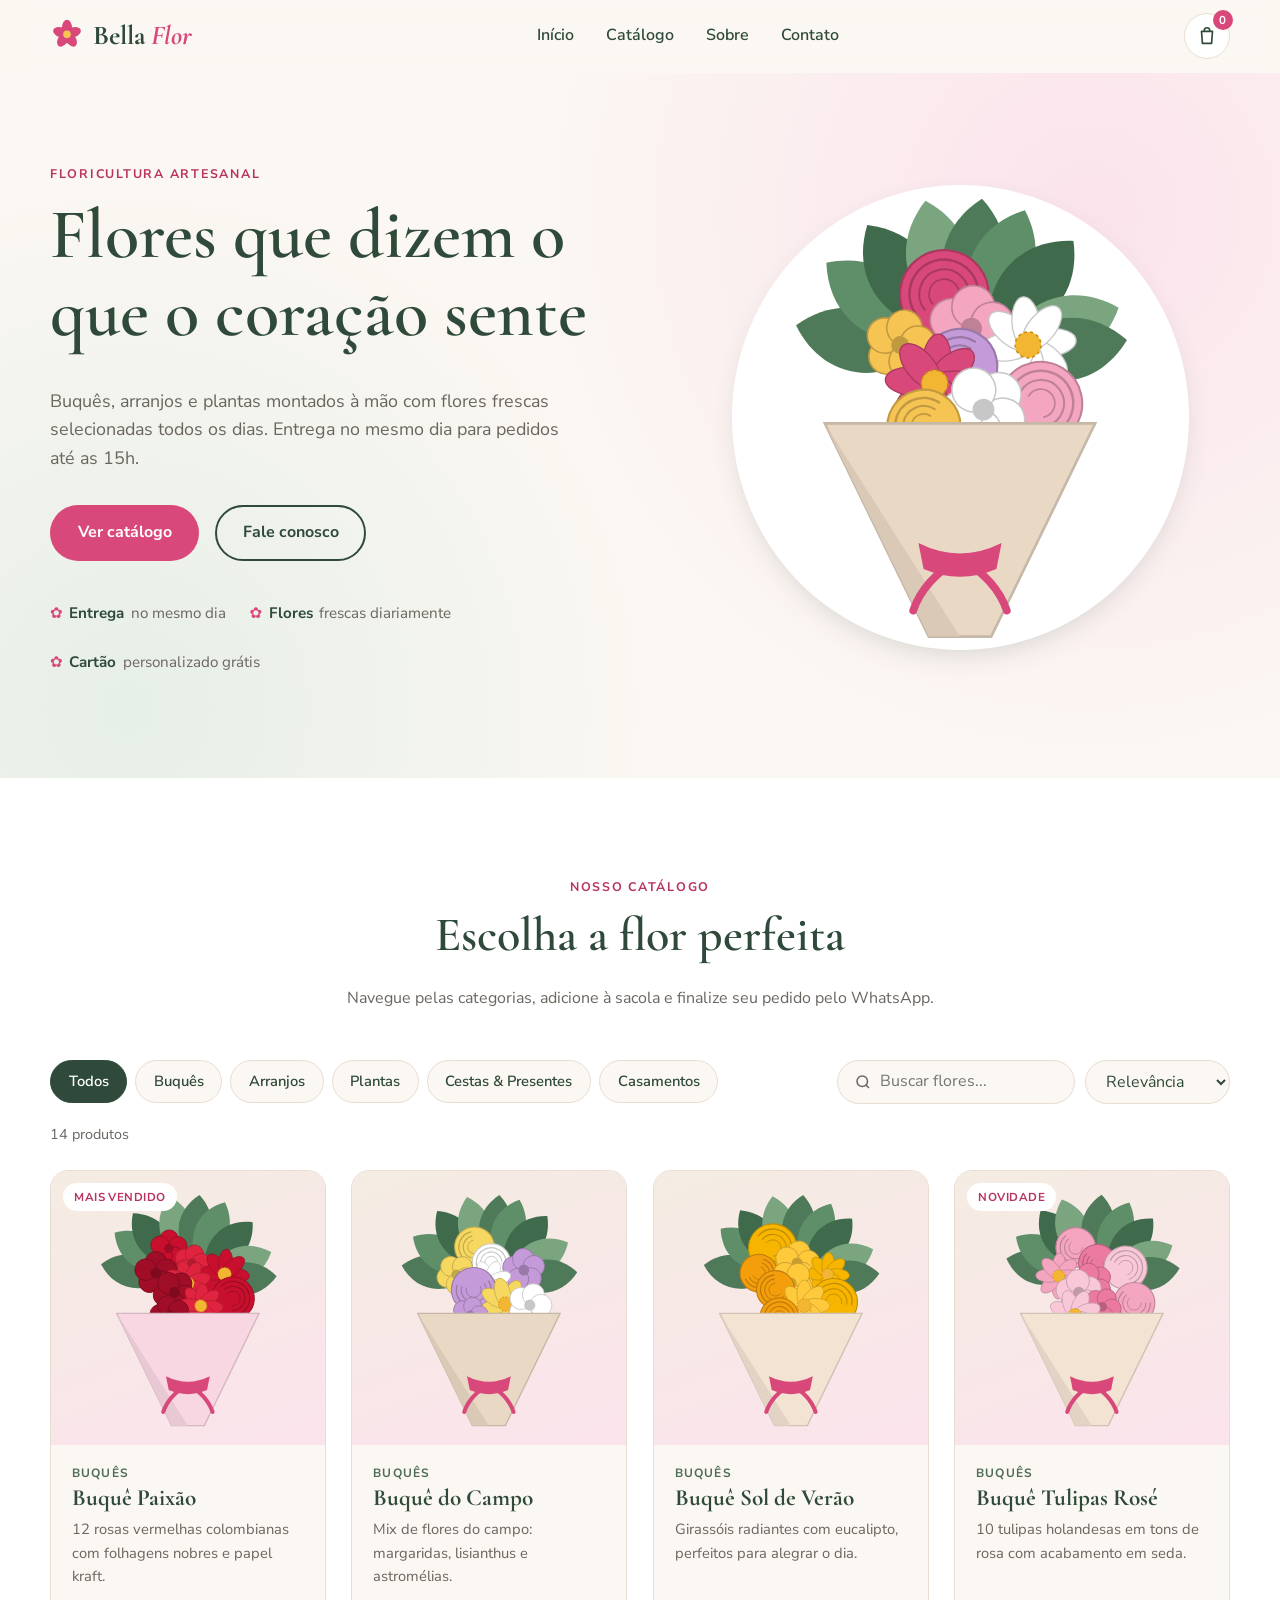
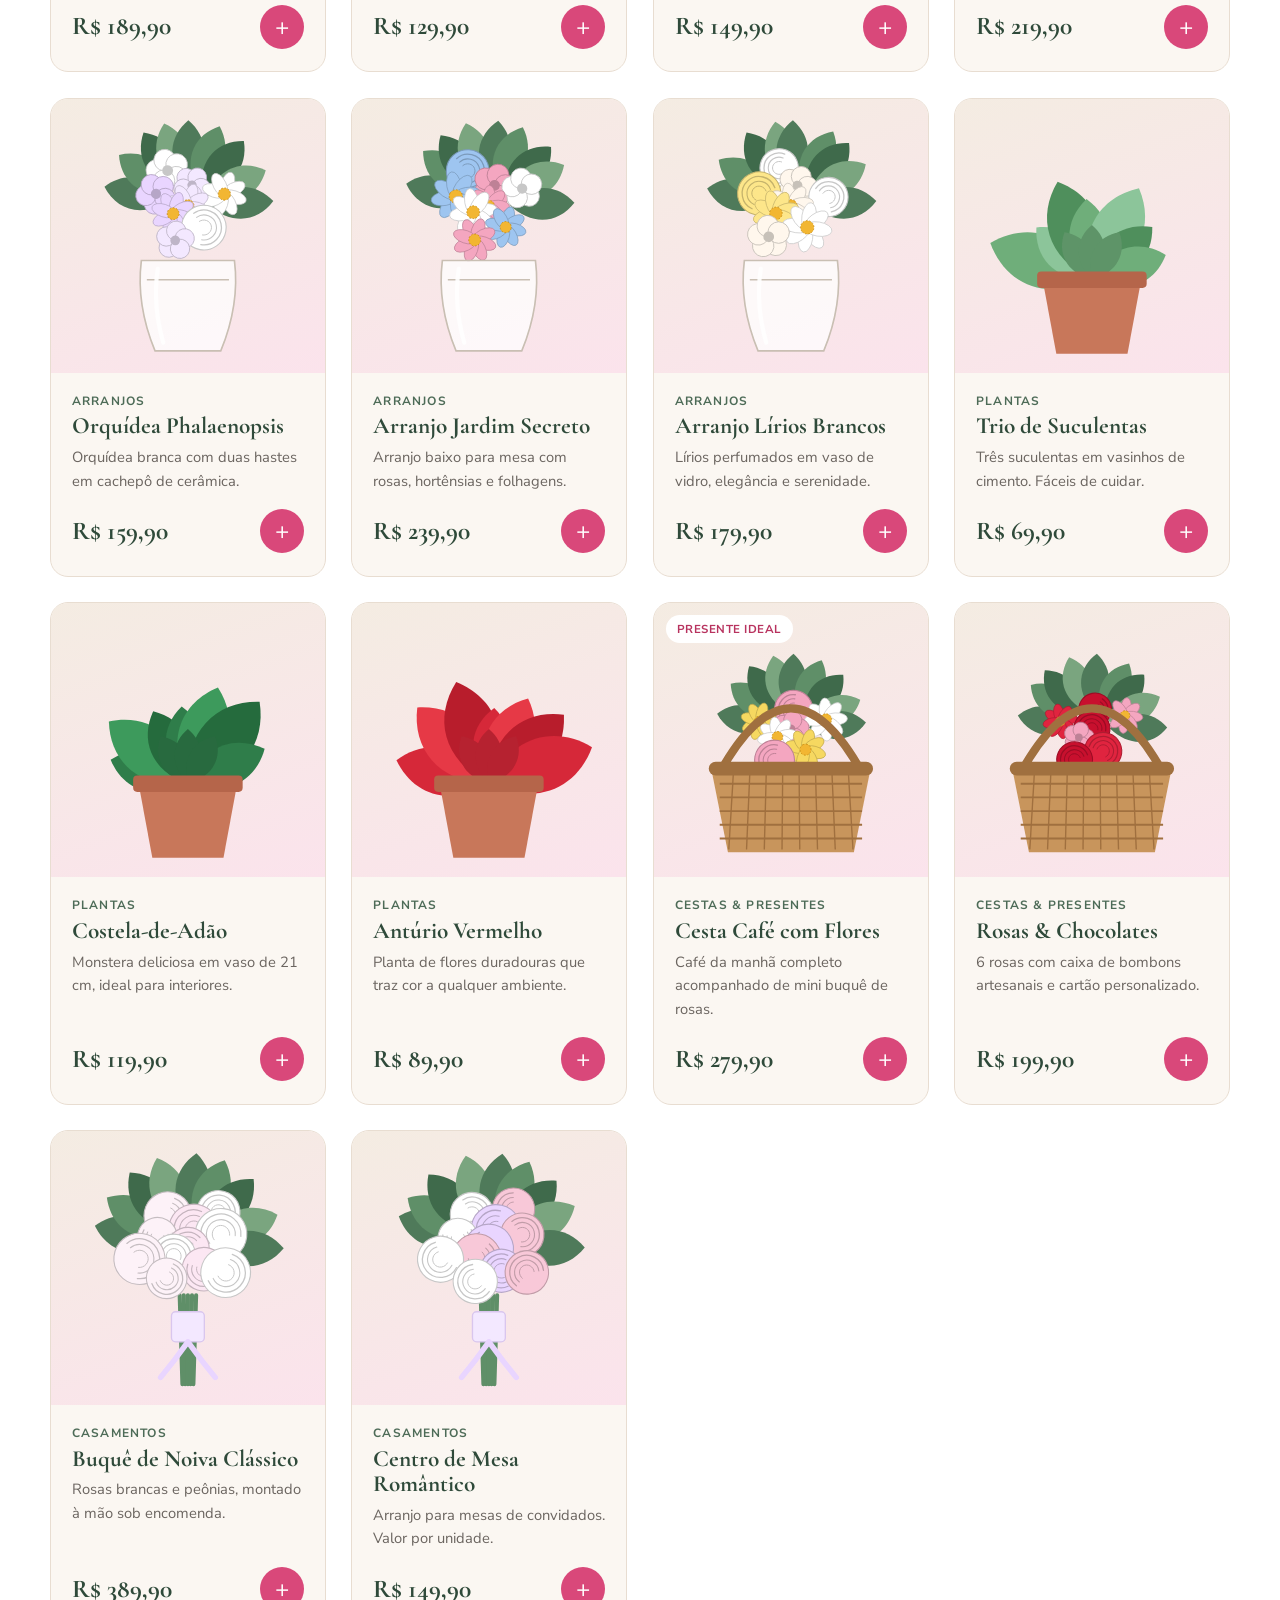
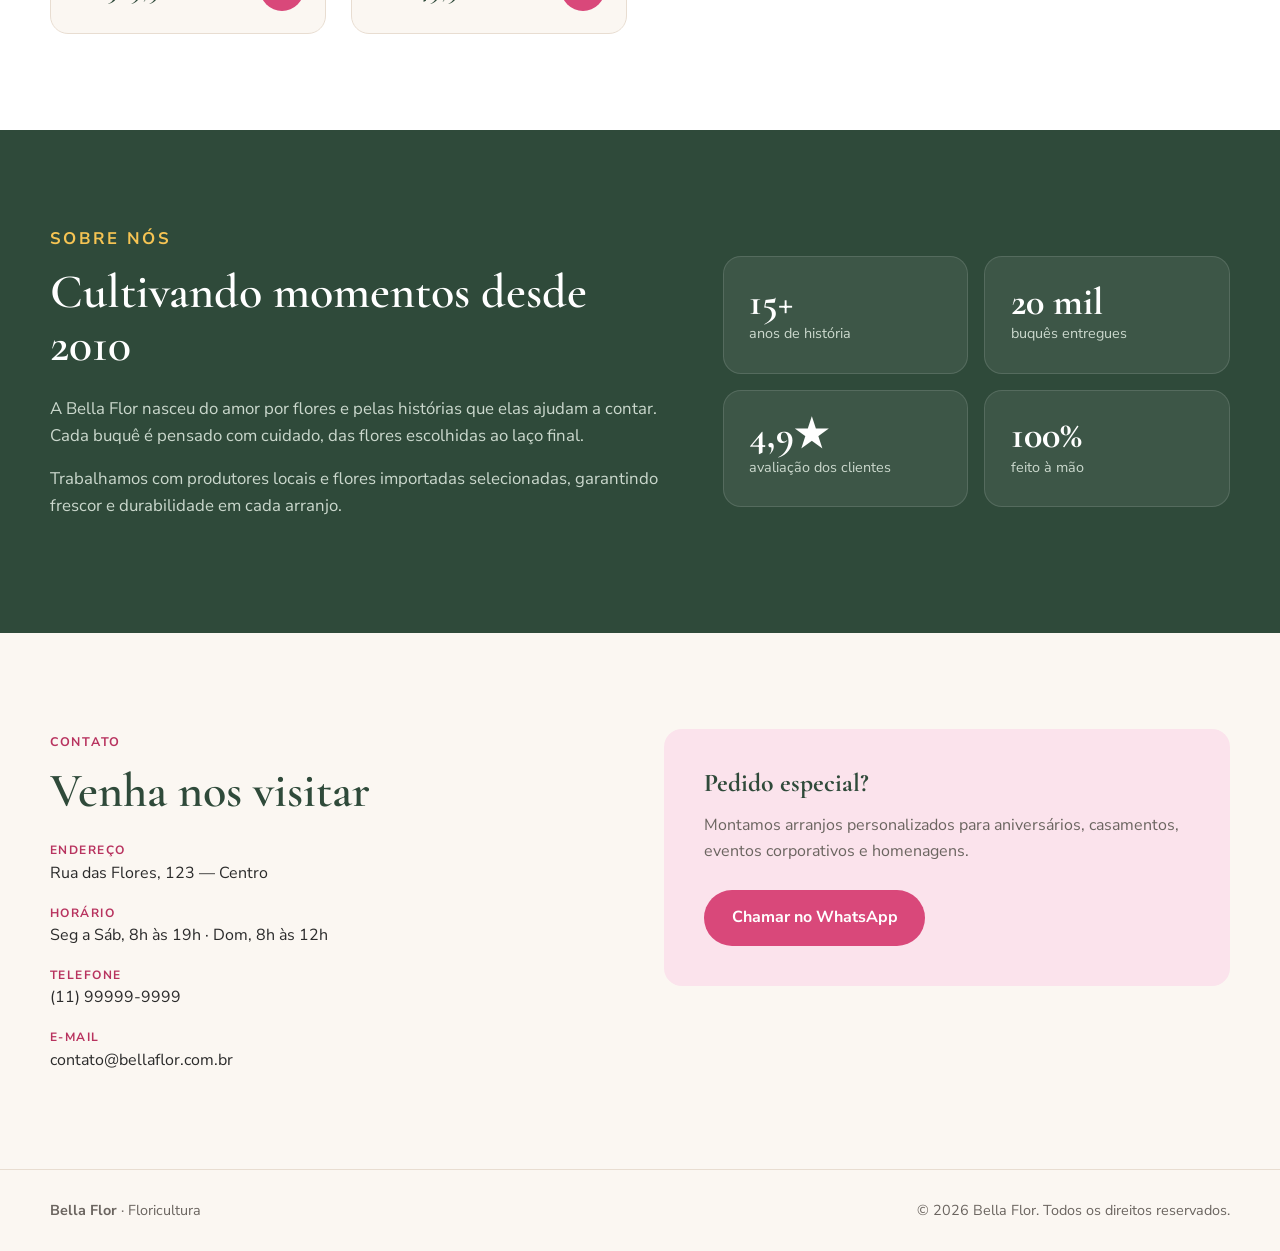
==== index.html @ ad48509b "Cria site da floricultura Bella Flor com catálogo de produtos Co-Authored-By: Claude Opus 5.5 <norep" ====
<!doctype html>
<html lang="pt-BR">
<head>
  <meta charset="utf-8" />
  <meta name="viewport" content="width=device-width, initial-scale=1" />
  <title>Bella Flor — Floricultura</title>
  <meta name="description" content="Bella Flor: buquês, arranjos, plantas e cestas de presente feitos com carinho. Veja nosso catálogo e peça pelo WhatsApp." />
  <link rel="icon" href="assets/img/favicon.svg" type="image/svg+xml" />
  <link rel="preconnect" href="https://fonts.googleapis.com" />
  <link rel="preconnect" href="https://fonts.gstatic.com" crossorigin />
  <link href="https://fonts.googleapis.com/css2?family=Cormorant+Garamond:ital,wght@0,500;0,600;0,700;1,500&family=Nunito+Sans:wght@400;600;700&display=swap" rel="stylesheet" />
  <link rel="stylesheet" href="assets/css/style.css" />
</head>
<body>
  <header class="topo" id="topo">
    <div class="container topo__inner">
      <a href="#inicio" class="logo" aria-label="Bella Flor — início">
        <svg class="logo__icone" viewBox="0 0 40 40" aria-hidden="true">
          <g transform="translate(20 18)">
            <ellipse rx="6" ry="10" transform="rotate(0) translate(0 -7)" />
            <ellipse rx="6" ry="10" transform="rotate(72) translate(0 -7)" />
            <ellipse rx="6" ry="10" transform="rotate(144) translate(0 -7)" />
            <ellipse rx="6" ry="10" transform="rotate(216) translate(0 -7)" />
            <ellipse rx="6" ry="10" transform="rotate(288) translate(0 -7)" />
            <circle r="4.5" class="logo__miolo" />
          </g>
        </svg>
        <span>Bella <em>Flor</em></span>
      </a>

      <nav class="menu" id="menu" aria-label="Navegação principal">
        <a href="#inicio">Início</a>
        <a href="#catalogo">Catálogo</a>
        <a href="#sobre">Sobre</a>
        <a href="#contato">Contato</a>
      </nav>

      <div class="topo__acoes">
        <button class="btn-sacola" id="abrirSacola" aria-label="Abrir sacola">
          <svg viewBox="0 0 24 24" aria-hidden="true"><path d="M6 7h12l-1 13H7L6 7Z" /><path d="M9 7V6a3 3 0 0 1 6 0v1" /></svg>
          <span class="btn-sacola__qtd" id="qtdSacola">0</span>
        </button>
        <button class="btn-menu" id="btnMenu" aria-label="Abrir menu" aria-expanded="false" aria-controls="menu">
          <span></span><span></span><span></span>
        </button>
      </div>
    </div>
  </header>

  <main>
    <!-- HERO -->
    <section class="hero" id="inicio">
      <div class="container hero__inner">
        <div class="hero__texto">
          <p class="selo">Floricultura artesanal</p>
          <h1>Flores que dizem o que o coração sente</h1>
          <p class="hero__sub">Buquês, arranjos e plantas montados à mão com flores frescas selecionadas todos os dias. Entrega no mesmo dia para pedidos até as 15h.</p>
          <div class="hero__botoes">
            <a href="#catalogo" class="btn btn--primario">Ver catálogo</a>
            <a href="#contato" class="btn btn--secundario">Fale conosco</a>
          </div>
          <ul class="hero__beneficios">
            <li><strong>Entrega</strong> no mesmo dia</li>
            <li><strong>Flores</strong> frescas diariamente</li>
            <li><strong>Cartão</strong> personalizado grátis</li>
          </ul>
        </div>
        <div class="hero__arte" aria-hidden="true" id="heroArte"></div>
      </div>
    </section>

    <!-- CATÁLOGO -->
    <section class="catalogo" id="catalogo">
      <div class="container">
        <div class="secao__cabecalho">
          <p class="selo">Nosso catálogo</p>
          <h2>Escolha a flor perfeita</h2>
          <p>Navegue pelas categorias, adicione à sacola e finalize seu pedido pelo WhatsApp.</p>
        </div>

        <div class="filtros">
          <div class="filtros__categorias" id="filtrosCategorias" role="tablist" aria-label="Categorias"></div>
          <div class="filtros__controles">
            <label class="campo-busca">
              <svg viewBox="0 0 24 24" aria-hidden="true"><circle cx="11" cy="11" r="7" /><path d="m20 20-4-4" /></svg>
              <input type="search" id="busca" placeholder="Buscar flores..." aria-label="Buscar produtos" />
            </label>
            <select id="ordenar" aria-label="Ordenar produtos">
              <option value="padrao">Relevância</option>
              <option value="menor">Menor preço</option>
              <option value="maior">Maior preço</option>
              <option value="nome">Nome (A–Z)</option>
            </select>
          </div>
        </div>

        <p class="catalogo__contagem" id="contagem" aria-live="polite"></p>
        <div class="grade-produtos" id="gradeProdutos"></div>
        <p class="catalogo__vazio" id="vazio" hidden>Nenhum produto encontrado. Tente outra busca.</p>
      </div>
    </section>

    <!-- SOBRE -->
    <section class="sobre" id="sobre">
      <div class="container sobre__inner">
        <div class="sobre__texto">
          <p class="selo">Sobre nós</p>
          <h2>Cultivando momentos desde 2010</h2>
          <p>A Bella Flor nasceu do amor por flores e pelas histórias que elas ajudam a contar. Cada buquê é pensado com cuidado, das flores escolhidas ao laço final.</p>
          <p>Trabalhamos com produtores locais e flores importadas selecionadas, garantindo frescor e durabilidade em cada arranjo.</p>
        </div>
        <div class="sobre__numeros">
          <div><strong>15+</strong><span>anos de história</span></div>
          <div><strong>20 mil</strong><span>buquês entregues</span></div>
          <div><strong>4,9★</strong><span>avaliação dos clientes</span></div>
          <div><strong>100%</strong><span>feito à mão</span></div>
        </div>
      </div>
    </section>

    <!-- CONTATO -->
    <section class="contato" id="contato">
      <div class="container contato__inner">
        <div>
          <p class="selo">Contato</p>
          <h2>Venha nos visitar</h2>
          <ul class="contato__lista">
            <li><span>Endereço</span>Rua das Flores, 123 — Centro</li>
            <li><span>Horário</span>Seg a Sáb, 8h às 19h · Dom, 8h às 12h</li>
            <li><span>Telefone</span>(11) 99999-9999</li>
            <li><span>E-mail</span>contato@bellaflor.com.br</li>
          </ul>
        </div>
        <div class="contato__cta">
          <h3>Pedido especial?</h3>
          <p>Montamos arranjos personalizados para aniversários, casamentos, eventos corporativos e homenagens.</p>
          <a class="btn btn--primario" id="linkWhatsContato" target="_blank" rel="noopener">Chamar no WhatsApp</a>
        </div>
      </div>
    </section>
  </main>

  <footer class="rodape">
    <div class="container rodape__inner">
      <p><strong>Bella Flor</strong> · Floricultura</p>
      <p>© <span id="ano"></span> Bella Flor. Todos os direitos reservados.</p>
    </div>
  </footer>

  <!-- SACOLA -->
  <div class="sacola-fundo" id="sacolaFundo" hidden></div>
  <aside class="sacola" id="sacola" aria-label="Sacola de compras" aria-hidden="true">
    <div class="sacola__topo">
      <h2>Sua sacola</h2>
      <button class="btn-fechar" id="fecharSacola" aria-label="Fechar sacola">×</button>
    </div>
    <ul class="sacola__itens" id="sacolaItens"></ul>
    <p class="sacola__vazia" id="sacolaVazia">Sua sacola está vazia.</p>
    <div class="sacola__rodape">
      <div class="sacola__total"><span>Total</span><strong id="sacolaTotal">R$ 0,00</strong></div>
      <button class="btn btn--primario btn--bloco" id="finalizar">Finalizar pelo WhatsApp</button>
    </div>
  </aside>

  <!-- MODAL PRODUTO -->
  <dialog class="modal" id="modal">
    <button class="btn-fechar" id="fecharModal" aria-label="Fechar">×</button>
    <div class="modal__conteudo" id="modalConteudo"></div>
  </dialog>

  <div class="aviso" id="aviso" role="status" aria-live="polite"></div>

  <script src="assets/js/produtos.js"></script>
  <script src="assets/js/main.js"></script>
</body>
</html>
---- assets/css/style.css ----
:root {
  --creme: #fbf7f2;
  --creme-2: #f4ece2;
  --branco: #ffffff;
  --verde: #2f4a3a;
  --verde-2: #4d6b57;
  --rosa: #d9487a;
  --rosa-escuro: #b8335f;
  --rosa-claro: #fbe3ec;
  --ouro: #f6c453;
  --texto: #2b2b2b;
  --texto-suave: #6b6560;
  --borda: #e8ddd1;
  --sombra: 0 10px 30px -12px rgba(47, 74, 58, 0.25);
  --raio: 18px;
  --serif: "Cormorant Garamond", Georgia, serif;
  --sans: "Nunito Sans", system-ui, -apple-system, "Segoe UI", sans-serif;
}

*, *::before, *::after { box-sizing: border-box; }
html { scroll-behavior: smooth; scroll-padding-top: 80px; }
body {
  margin: 0;
  font-family: var(--sans);
  color: var(--texto);
  background: var(--creme);
  line-height: 1.6;
  -webkit-font-smoothing: antialiased;
}
img { max-width: 100%; display: block; }
a { color: inherit; }
button { font: inherit; cursor: pointer; }
h1, h2, h3 { font-family: var(--serif); color: var(--verde); line-height: 1.1; margin: 0 0 .5em; }
h1 { font-size: clamp(2.6rem, 6vw, 4.4rem); font-weight: 600; }
h2 { font-size: clamp(2rem, 4vw, 3rem); font-weight: 600; }
h3 { font-size: 1.6rem; }

.container { width: min(1180px, 100% - 32px); margin-inline: auto; }

.selo {
  display: inline-block;
  font-size: .78rem;
  font-weight: 700;
  letter-spacing: .14em;
  text-transform: uppercase;
  color: var(--rosa-escuro);
  margin: 0 0 .8rem;
}

/* ---------- Botões ---------- */
.btn {
  display: inline-flex; align-items: center; justify-content: center; gap: .5rem;
  padding: .85rem 1.6rem;
  border-radius: 999px;
  border: 2px solid transparent;
  font-weight: 700;
  text-decoration: none;
  transition: background .2s, color .2s, transform .2s, border-color .2s;
}
.btn:active { transform: scale(.97); }
.btn--primario { background: var(--rosa); color: #fff; }
.btn--primario:hover { background: var(--rosa-escuro); }
.btn--secundario { border-color: var(--verde); color: var(--verde); }
.btn--secundario:hover { background: var(--verde); color: #fff; }
.btn--bloco { width: 100%; }
.btn:disabled { opacity: .5; cursor: not-allowed; }

/* ---------- Topo ---------- */
.topo {
  position: sticky; top: 0; z-index: 50;
  background: rgba(251, 247, 242, .88);
  backdrop-filter: blur(10px);
  border-bottom: 1px solid transparent;
  transition: border-color .2s, box-shadow .2s;
}
.topo.rolado { border-color: var(--borda); box-shadow: 0 4px 20px -16px rgba(0,0,0,.3); }
.topo__inner { display: flex; align-items: center; justify-content: space-between; height: 72px; }
.logo { display: flex; align-items: center; gap: .55rem; text-decoration: none; font-family: var(--serif); font-size: 1.7rem; font-weight: 700; color: var(--verde); }
.logo em { color: var(--rosa); font-style: italic; }
.logo__icone { width: 34px; height: 34px; fill: var(--rosa); }
.logo__miolo { fill: var(--ouro); }

.menu { display: flex; gap: 2rem; }
.menu a { text-decoration: none; font-weight: 600; color: var(--verde); position: relative; }
.menu a::after { content: ""; position: absolute; left: 0; bottom: -4px; width: 0; height: 2px; background: var(--rosa); transition: width .25s; }
.menu a:hover::after { width: 100%; }

.topo__acoes { display: flex; align-items: center; gap: .5rem; }
.btn-sacola {
  position: relative; width: 46px; height: 46px; border-radius: 50%;
  border: 1px solid var(--borda); background: var(--branco);
  display: grid; place-items: center;
}
.btn-sacola svg { width: 22px; height: 22px; fill: none; stroke: var(--verde); stroke-width: 1.8; stroke-linejoin: round; }
.btn-sacola__qtd {
  position: absolute; top: -4px; right: -4px;
  min-width: 20px; height: 20px; padding: 0 5px; border-radius: 10px;
  background: var(--rosa); color: #fff; font-size: .72rem; font-weight: 700;
  display: grid; place-items: center;
}
.btn-sacola__qtd.pulse { animation: pulse .4s; }
@keyframes pulse { 50% { transform: scale(1.35); } }

.btn-menu { display: none; width: 46px; height: 46px; border: 0; background: none; padding: 12px; flex-direction: column; justify-content: space-between; }
.btn-menu span { display: block; height: 2px; background: var(--verde); border-radius: 2px; transition: transform .25s, opacity .25s; }
.btn-menu[aria-expanded="true"] span:nth-child(1) { transform: translateY(9px) rotate(45deg); }
.btn-menu[aria-expanded="true"] span:nth-child(2) { opacity: 0; }
.btn-menu[aria-expanded="true"] span:nth-child(3) { transform: translateY(-9px) rotate(-45deg); }

/* ---------- Hero ---------- */
.hero {
  position: relative; overflow: hidden;
  background:
    radial-gradient(circle at 85% 20%, var(--rosa-claro) 0, transparent 45%),
    radial-gradient(circle at 10% 90%, #e6efe7 0, transparent 40%);
}
.hero__inner { display: grid; grid-template-columns: 1.1fr 1fr; gap: 3rem; align-items: center; padding: 5rem 0 6rem; }
.hero__sub { font-size: 1.12rem; color: var(--texto-suave); max-width: 520px; }
.hero__botoes { display: flex; flex-wrap: wrap; gap: 1rem; margin: 2rem 0 2.5rem; }
.hero__beneficios { list-style: none; padding: 0; margin: 0; display: flex; flex-wrap: wrap; gap: 1.5rem; color: var(--texto-suave); font-size: .95rem; }
.hero__beneficios li { display: flex; align-items: center; gap: .4rem; }
.hero__beneficios li::before { content: "✿"; color: var(--rosa); }
.hero__beneficios strong { color: var(--verde); }
.hero__arte { position: relative; aspect-ratio: 1; max-width: 520px; justify-self: center; width: 100%; }
.hero__arte::before { content: ""; position: absolute; inset: 6%; border-radius: 50%; background: var(--branco); box-shadow: var(--sombra); }
.hero__arte svg { position: relative; width: 100%; height: 100%; animation: balanco 6s ease-in-out infinite; transform-origin: 50% 90%; }
@keyframes balanco { 50% { transform: rotate(2deg); } }

/* ---------- Catálogo ---------- */
.catalogo { padding: 6rem 0; background: var(--branco); }
.secao__cabecalho { text-align: center; max-width: 620px; margin: 0 auto 3rem; }
.secao__cabecalho p:last-child { color: var(--texto-suave); }

.filtros { display: flex; flex-wrap: wrap; gap: 1rem; justify-content: space-between; align-items: center; margin-bottom: 1.2rem; }
.filtros__categorias { display: flex; flex-wrap: wrap; gap: .5rem; }
.chip {
  padding: .55rem 1.1rem; border-radius: 999px;
  border: 1px solid var(--borda); background: var(--creme);
  color: var(--verde); font-weight: 600; font-size: .92rem;
  transition: background .2s, color .2s, border-color .2s;
}
.chip:hover { border-color: var(--verde); }
.chip[aria-selected="true"] { background: var(--verde); border-color: var(--verde); color: #fff; }

.filtros__controles { display: flex; gap: .6rem; flex-wrap: wrap; }
.campo-busca {
  display: flex; align-items: center; gap: .4rem;
  background: var(--creme); border: 1px solid var(--borda); border-radius: 999px;
  padding: 0 1rem; height: 44px;
}
.campo-busca:focus-within { border-color: var(--verde); }
.campo-busca svg { width: 18px; height: 18px; fill: none; stroke: var(--texto-suave); stroke-width: 2; }
.campo-busca input { border: 0; outline: 0; background: none; font: inherit; width: 180px; }
#ordenar {
  height: 44px; border-radius: 999px; border: 1px solid var(--borda);
  background: var(--creme); padding: 0 1rem; font: inherit; color: var(--verde); cursor: pointer;
}

.catalogo__contagem { color: var(--texto-suave); font-size: .9rem; margin: 0 0 1.5rem; }
.catalogo__vazio { text-align: center; color: var(--texto-suave); padding: 3rem 0; }

.grade-produtos { display: grid; grid-template-columns: repeat(auto-fill, minmax(250px, 1fr)); gap: 1.6rem; }

.card {
  display: flex; flex-direction: column;
  background: var(--creme); border-radius: var(--raio); overflow: hidden;
  border: 1px solid var(--borda);
  transition: transform .3s, box-shadow .3s;
  animation: surgir .45s both;
}
.card:hover { transform: translateY(-6px); box-shadow: var(--sombra); }
@keyframes surgir { from { opacity: 0; transform: translateY(14px); } }

.card__imagem {
  position: relative; aspect-ratio: 1; border: 0; padding: 0; width: 100%;
  background: linear-gradient(160deg, var(--creme-2), var(--rosa-claro));
  overflow: hidden;
}
.card__imagem svg, .card__imagem img { width: 100%; height: 100%; object-fit: cover; transition: transform .5s; }
.card:hover .card__imagem svg, .card:hover .card__imagem img { transform: scale(1.06); }
.card__etiqueta {
  position: absolute; top: 12px; left: 12px; z-index: 1;
  background: var(--branco); color: var(--rosa-escuro);
  font-size: .72rem; font-weight: 700; letter-spacing: .04em; text-transform: uppercase;
  padding: .3rem .7rem; border-radius: 999px;
}
.card__corpo { padding: 1.2rem 1.3rem 1.4rem; display: flex; flex-direction: column; flex: 1; }
.card__categoria { font-size: .75rem; text-transform: uppercase; letter-spacing: .1em; color: var(--verde-2); font-weight: 700; }
.card__nome { font-size: 1.45rem; margin: .2rem 0 .4rem; }
.card__descricao { color: var(--texto-suave); font-size: .92rem; margin: 0 0 1rem; flex: 1; }
.card__rodape { display: flex; align-items: center; justify-content: space-between; gap: .5rem; }
.preco { font-family: var(--serif); font-size: 1.6rem; font-weight: 700; color: var(--verde); }
.btn-add {
  width: 44px; height: 44px; border-radius: 50%; border: 0;
  background: var(--rosa); color: #fff; font-size: 1.5rem; line-height: 1;
  display: grid; place-items: center; transition: background .2s, transform .2s;
}
.btn-add:hover { background: var(--rosa-escuro); transform: rotate(90deg); }

/* ---------- Sobre ---------- */
.sobre { padding: 6rem 0; background: var(--verde); color: #e9efe9; }
.sobre h2 { color: #fff; }
.sobre .selo { color: var(--ouro); }
.sobre__inner { display: grid; grid-template-columns: 1.2fr 1fr; gap: 4rem; align-items: center; }
.sobre__texto p { color: #cbd8cd; font-size: 1.05rem; }
.sobre__numeros { display: grid; grid-template-columns: 1fr 1fr; gap: 1rem; }
.sobre__numeros div { background: rgba(255,255,255,.07); border: 1px solid rgba(255,255,255,.12); border-radius: var(--raio); padding: 1.6rem; }
.sobre__numeros strong { display: block; font-family: var(--serif); font-size: 2.4rem; color: #fff; line-height: 1; }
.sobre__numeros span { font-size: .9rem; color: #cbd8cd; }

/* ---------- Contato ---------- */
.contato { padding: 6rem 0; }
.contato__inner { display: grid; grid-template-columns: 1fr 1fr; gap: 3rem; align-items: start; }
.contato__lista { list-style: none; padding: 0; margin: 1.5rem 0 0; display: grid; gap: 1.1rem; }
.contato__lista span { display: block; font-size: .75rem; text-transform: uppercase; letter-spacing: .12em; font-weight: 700; color: var(--rosa-escuro); }
.contato__cta { background: var(--rosa-claro); border-radius: var(--raio); padding: 2.5rem; }
.contato__cta p { color: var(--texto-suave); margin-bottom: 1.6rem; }

/* ---------- Rodapé ---------- */
.rodape { border-top: 1px solid var(--borda); padding: 1.8rem 0; font-size: .9rem; color: var(--texto-suave); }
.rodape__inner { display: flex; justify-content: space-between; flex-wrap: wrap; gap: .5rem; }
.rodape p { margin: 0; }

/* ---------- Sacola ---------- */
.sacola-fundo { position: fixed; inset: 0; background: rgba(30, 40, 33, .45); z-index: 90; animation: fade .25s; }
@keyframes fade { from { opacity: 0; } }
.sacola {
  position: fixed; top: 0; right: 0; bottom: 0; z-index: 100;
  width: min(420px, 100%); background: var(--creme);
  display: flex; flex-direction: column;
  transform: translateX(100%); visibility: hidden;
  transition: transform .35s cubic-bezier(.2,.8,.2,1), visibility 0s .35s;
  box-shadow: -10px 0 40px -20px rgba(0,0,0,.4);
}
.sacola.aberta { transform: none; visibility: visible; transition-delay: 0s; }
.sacola__topo { display: flex; justify-content: space-between; align-items: center; padding: 1.4rem 1.5rem; border-bottom: 1px solid var(--borda); }
.sacola__topo h2 { font-size: 1.9rem; margin: 0; }
.btn-fechar { width: 40px; height: 40px; border-radius: 50%; border: 1px solid var(--borda); background: var(--branco); font-size: 1.5rem; line-height: 1; color: var(--verde); }
.sacola__itens { list-style: none; margin: 0; padding: 1rem 1.5rem; overflow-y: auto; flex: 1; display: grid; gap: 1rem; align-content: start; }
.sacola__vazia { text-align: center; color: var(--texto-suave); padding: 2rem; margin: 0; }
.item { display: grid; grid-template-columns: 64px 1fr auto; gap: .9rem; align-items: center; }
.item__img { width: 64px; height: 64px; border-radius: 12px; overflow: hidden; background: linear-gradient(160deg, var(--creme-2), var(--rosa-claro)); }
.item__img svg, .item__img img { width: 100%; height: 100%; object-fit: cover; }
.item__nome { font-weight: 700; color: var(--verde); line-height: 1.25; }
.item__preco { font-size: .88rem; color: var(--texto-suave); }
.qtd { display: flex; align-items: center; gap: .3rem; margin-top: .3rem; }
.qtd button { width: 26px; height: 26px; border-radius: 50%; border: 1px solid var(--borda); background: var(--branco); color: var(--verde); line-height: 1; }
.qtd span { min-width: 20px; text-align: center; font-weight: 700; font-size: .9rem; }
.item__remover { border: 0; background: none; color: var(--texto-suave); font-size: .82rem; text-decoration: underline; }
.sacola__rodape { padding: 1.4rem 1.5rem; border-top: 1px solid var(--borda); background: var(--branco); }
.sacola__total { display: flex; justify-content: space-between; align-items: baseline; margin-bottom: 1rem; }
.sacola__total strong { font-family: var(--serif); font-size: 1.8rem; color: var(--verde); }

/* ---------- Modal ---------- */
.modal {
  border: 0; padding: 0; border-radius: 24px; width: min(860px, calc(100% - 32px));
  background: var(--creme); color: var(--texto); box-shadow: var(--sombra);
}
.modal::backdrop { background: rgba(30, 40, 33, .5); }
.modal[open] { animation: surgir .3s; }
.modal .btn-fechar { position: absolute; top: 14px; right: 14px; z-index: 2; }
.modal__conteudo { display: grid; grid-template-columns: 1fr 1fr; }
.modal__img { aspect-ratio: 1; background: linear-gradient(160deg, var(--creme-2), var(--rosa-claro)); }
.modal__img svg, .modal__img img { width: 100%; height: 100%; object-fit: cover; }
.modal__info { padding: 2.5rem 2.2rem; display: flex; flex-direction: column; }
.modal__info h3 { font-size: 2.2rem; margin: .3rem 0 .6rem; }
.modal__info p { color: var(--texto-suave); }
.modal__info .preco { font-size: 2.2rem; margin: .5rem 0 1.5rem; }
.modal__info ul { padding-left: 1.1rem; color: var(--texto-suave); font-size: .92rem; margin: 0 0 1.5rem; }

/* ---------- Aviso ---------- */
.aviso {
  position: fixed; left: 50%; top: 84px; z-index: 200;
  transform: translate(-50%, -200px);
  background: var(--verde); color: #fff; padding: .8rem 1.4rem; border-radius: 999px;
  font-weight: 600; font-size: .95rem; box-shadow: var(--sombra);
  transition: transform .35s cubic-bezier(.2,.8,.2,1);
  max-width: calc(100% - 32px); text-align: center;
}
.aviso.visivel { transform: translate(-50%, 0); }

/* ---------- Responsivo ---------- */
@media (max-width: 900px) {
  .hero__inner, .sobre__inner, .contato__inner { grid-template-columns: 1fr; }
  .hero__inner { padding: 3rem 0 4rem; gap: 2rem; }
  .hero__arte { max-width: 360px; order: -1; }
  .modal__conteudo { grid-template-columns: 1fr; }
  .modal__img { aspect-ratio: 16 / 10; }
}
@media (max-width: 760px) {
  .btn-menu { display: flex; }
  .menu {
    position: absolute; top: 72px; left: 0; right: 0;
    flex-direction: column; gap: 0; background: var(--creme);
    border-bottom: 1px solid var(--borda);
    max-height: 0; overflow: hidden; transition: max-height .3s;
  }
  .menu.aberto { max-height: 300px; }
  .menu a { padding: 1rem 16px; border-top: 1px solid var(--borda); }
  .menu a::after { display: none; }
  .filtros { flex-direction: column; flex-wrap: nowrap; align-items: stretch; }
  .filtros > * { min-width: 0; }
  .campo-busca { min-width: 0; }
  .campo-busca input { min-width: 0; }
  .filtros__categorias { flex-wrap: nowrap; overflow-x: auto; padding-bottom: .3rem; scrollbar-width: none; }
  .chip { flex-shrink: 0; }
  .filtros__controles { flex-wrap: nowrap; }
  .campo-busca { flex: 1; }
  .campo-busca input { width: 100%; }
  .catalogo, .sobre, .contato { padding: 4rem 0; }
  .grade-produtos { grid-template-columns: repeat(2, 1fr); gap: 1rem; }
  .card__corpo { padding: .9rem 1rem 1rem; }
  .card__nome { font-size: 1.2rem; }
  .card__descricao { display: none; }
  .preco { font-size: 1.3rem; }
  .btn-add { width: 38px; height: 38px; }
  .modal__info { padding: 1.8rem 1.4rem; }
}
@media (max-width: 380px) {
  .grade-produtos { grid-template-columns: 1fr; }
}
@media (prefers-reduced-motion: reduce) {
  *, *::before, *::after { animation: none !important; transition: none !important; }
  html { scroll-behavior: auto; }
}
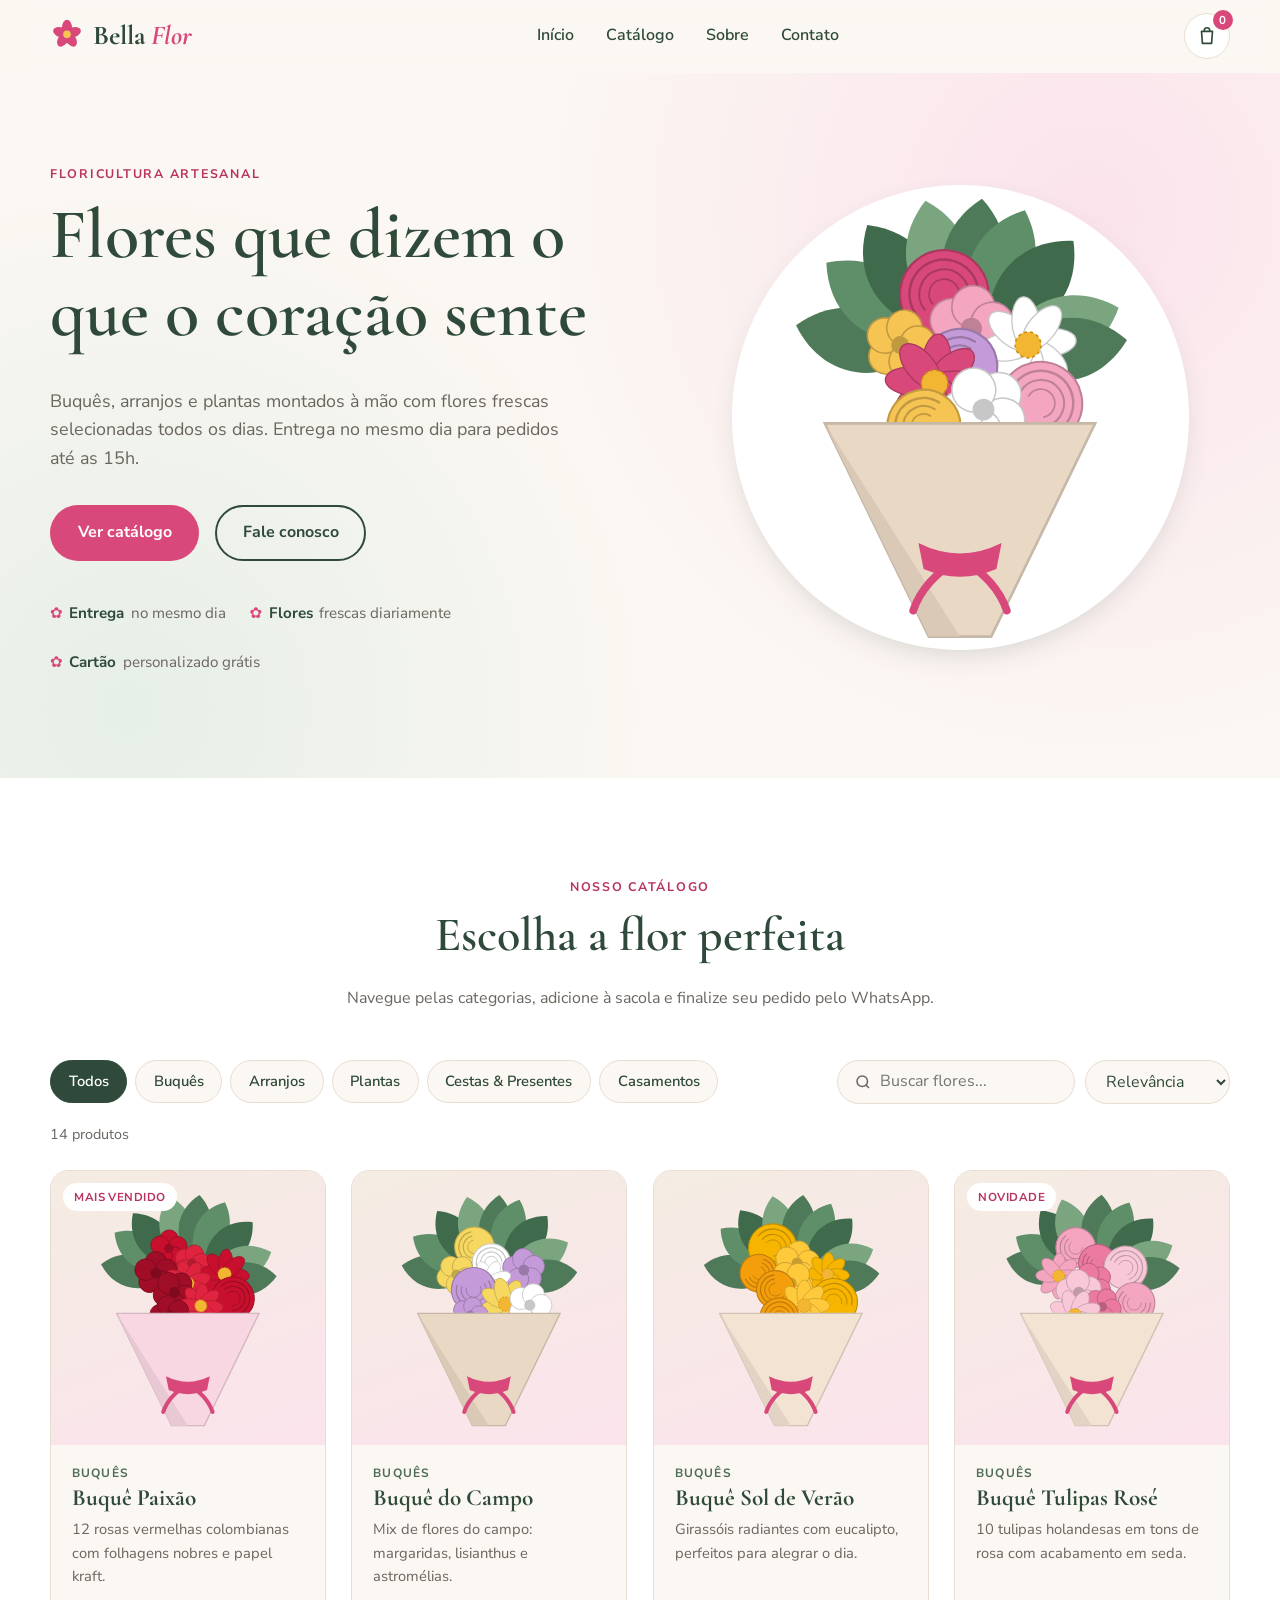
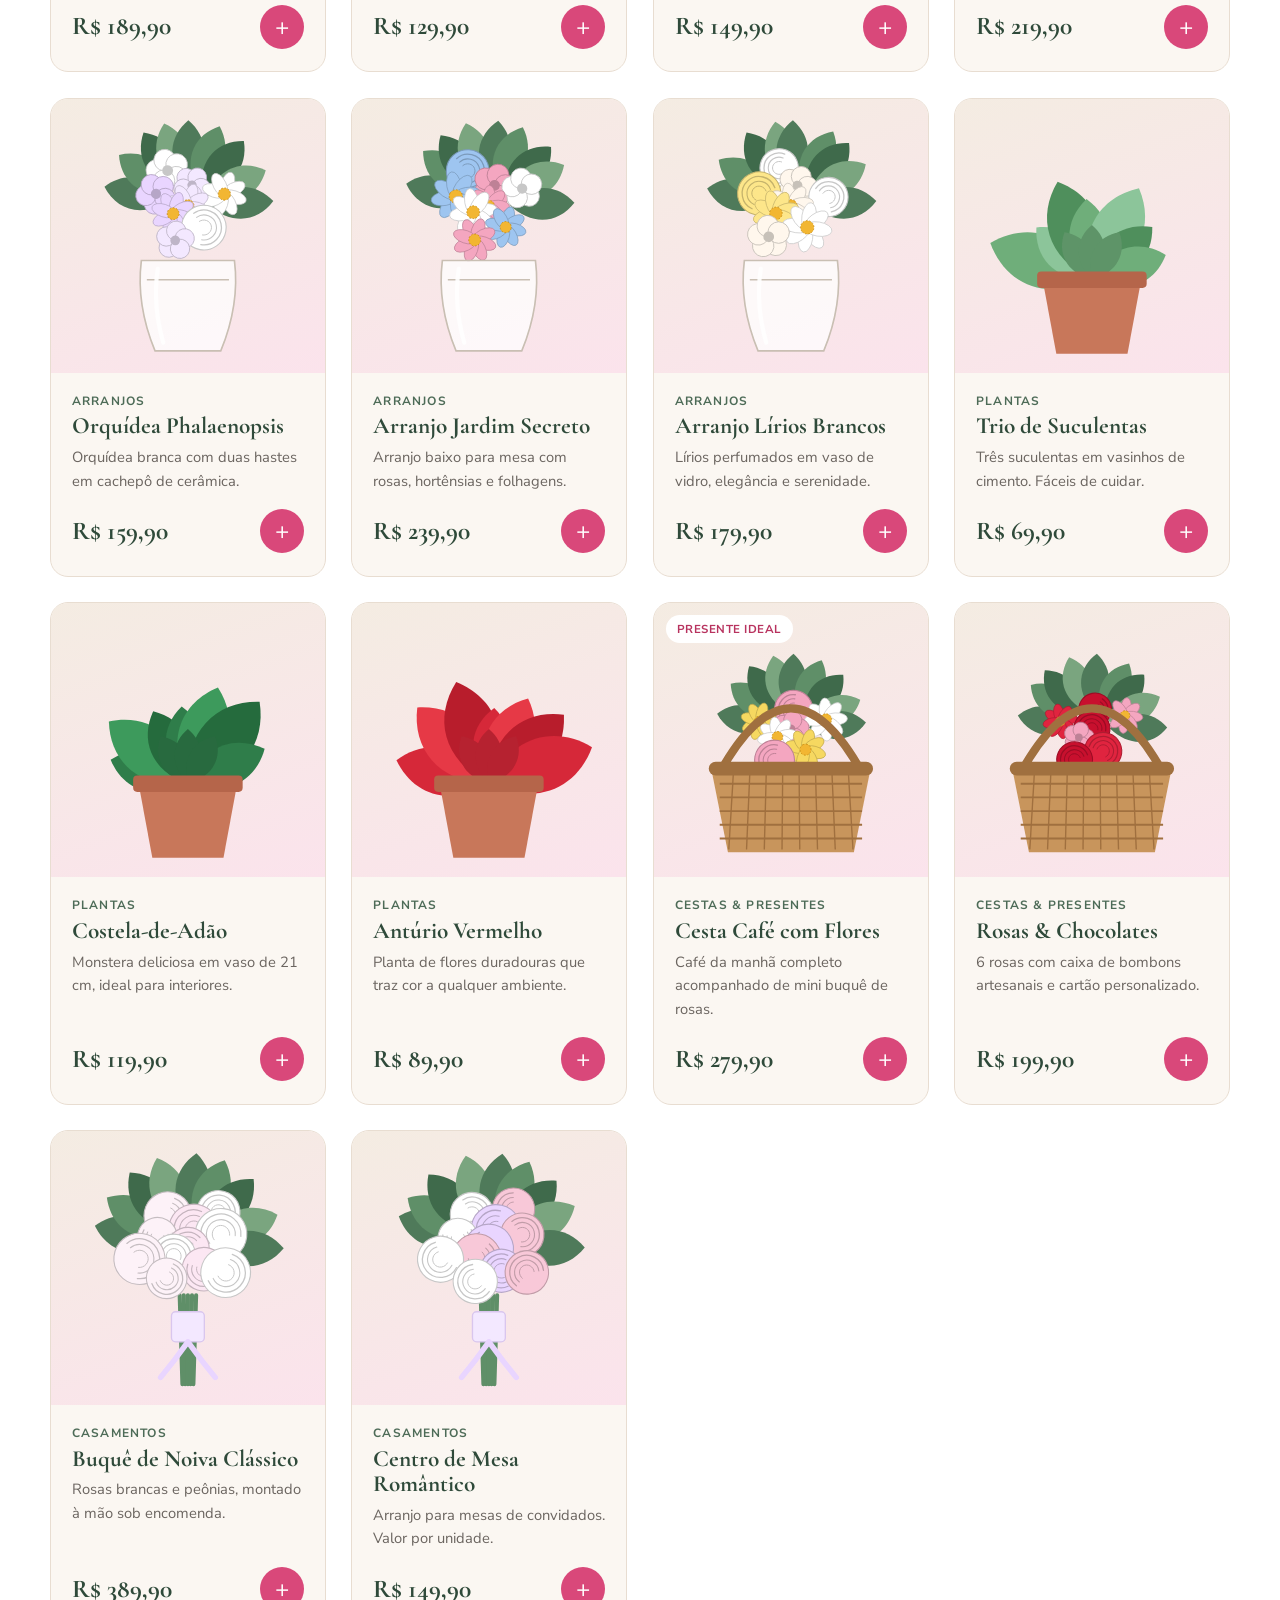
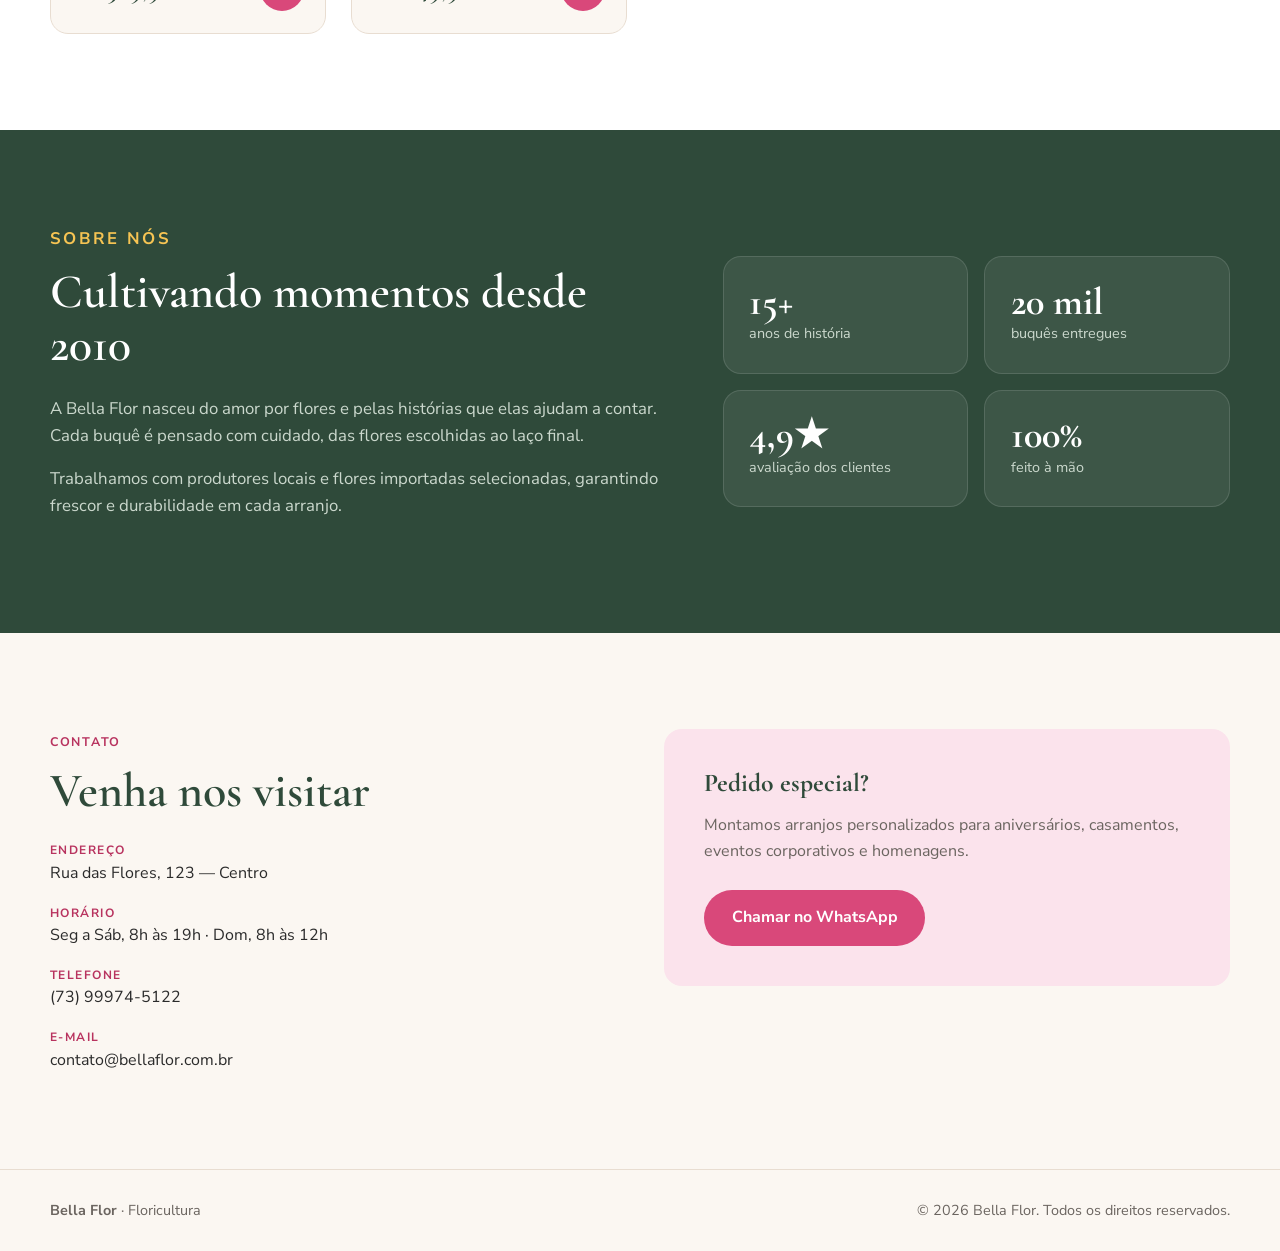
==== commit fc31ee49: "Atualiza número do WhatsApp da loja Co-Authored-By: Claude Opus 5.5 <noreply@anthropic.com> Claude-S" ====
--- a/index.html
+++ b/index.html
@@ -127,7 +127,7 @@
           <ul class="contato__lista">
             <li><span>Endereço</span>Rua das Flores, 123 — Centro</li>
             <li><span>Horário</span>Seg a Sáb, 8h às 19h · Dom, 8h às 12h</li>
-            <li><span>Telefone</span>(11) 99999-9999</li>
+            <li><span>Telefone</span>(73) 99974-5122</li>
             <li><span>E-mail</span>contato@bellaflor.com.br</li>
           </ul>
         </div>
@@ -158,7 +158,7 @@
     <p class="sacola__vazia" id="sacolaVazia">Sua sacola está vazia.</p>
     <div class="sacola__rodape">
       <div class="sacola__total"><span>Total</span><strong id="sacolaTotal">R$ 0,00</strong></div>
-      <button class="btn btn--primario btn--bloco" id="finalizar">Finalizar pelo WhatsApp</button>
+      <a class="btn btn--primario btn--bloco" id="finalizar" target="_blank" rel="noopener">Finalizar pelo WhatsApp</a>
     </div>
   </aside>
 
--- a/assets/css/style.css
+++ b/assets/css/style.css
@@ -63,7 +63,7 @@
 .btn--secundario { border-color: var(--verde); color: var(--verde); }
 .btn--secundario:hover { background: var(--verde); color: #fff; }
 .btn--bloco { width: 100%; }
-.btn:disabled { opacity: .5; cursor: not-allowed; }
+.btn:disabled, .btn[aria-disabled="true"] { opacity: .5; cursor: not-allowed; pointer-events: none; }
 
 /* ---------- Topo ---------- */
 .topo {
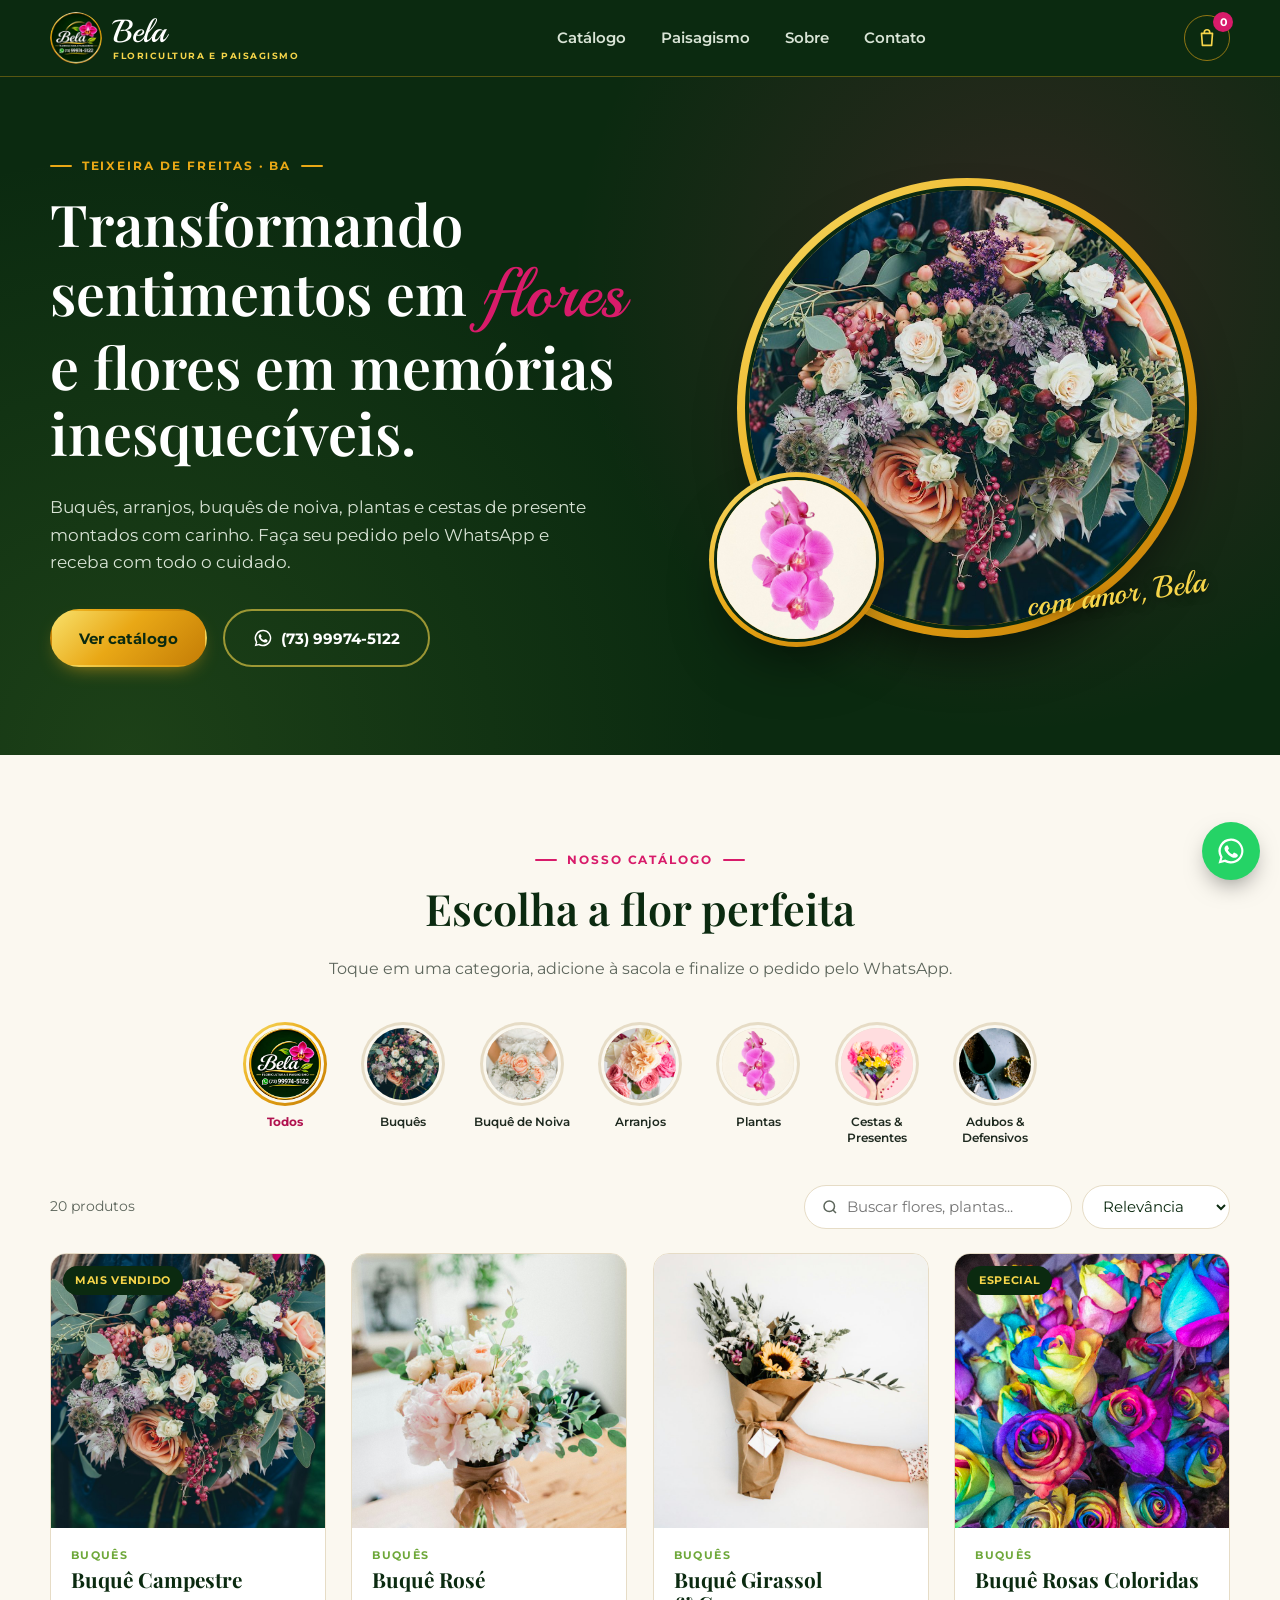
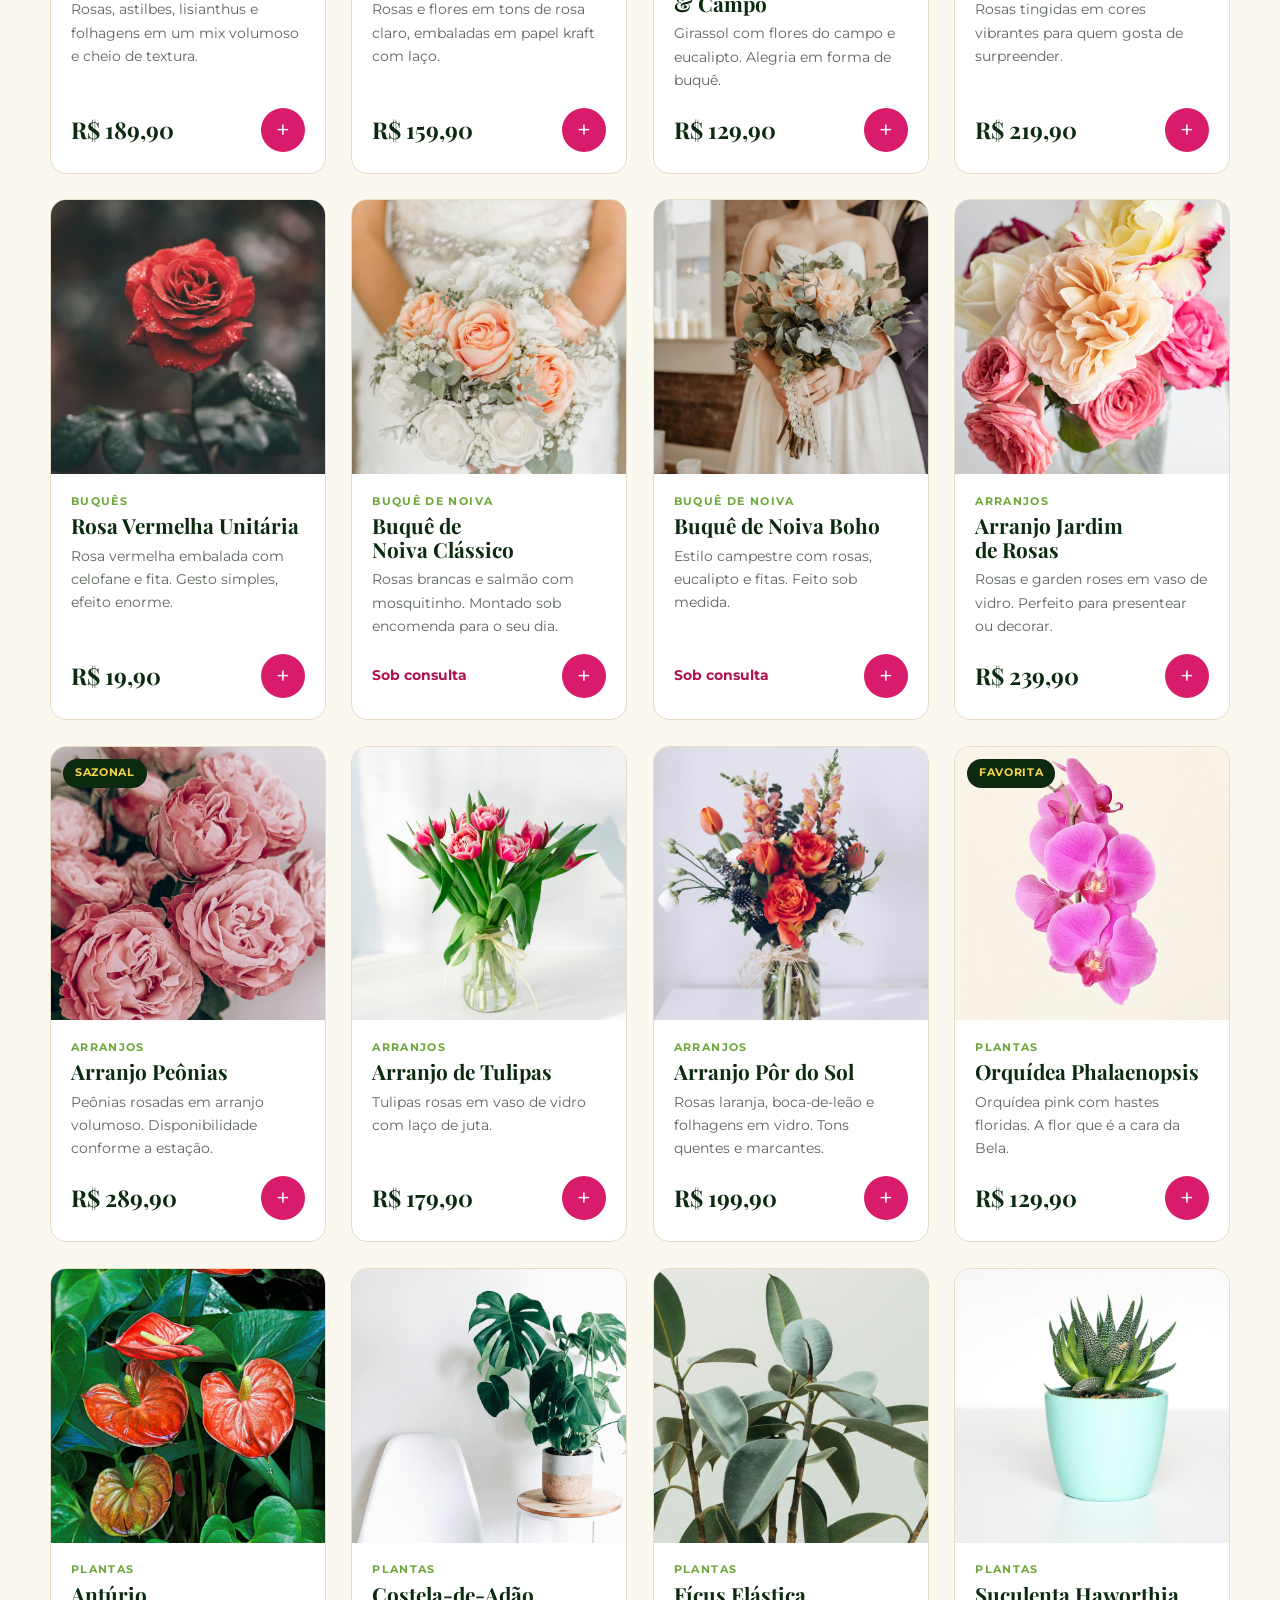
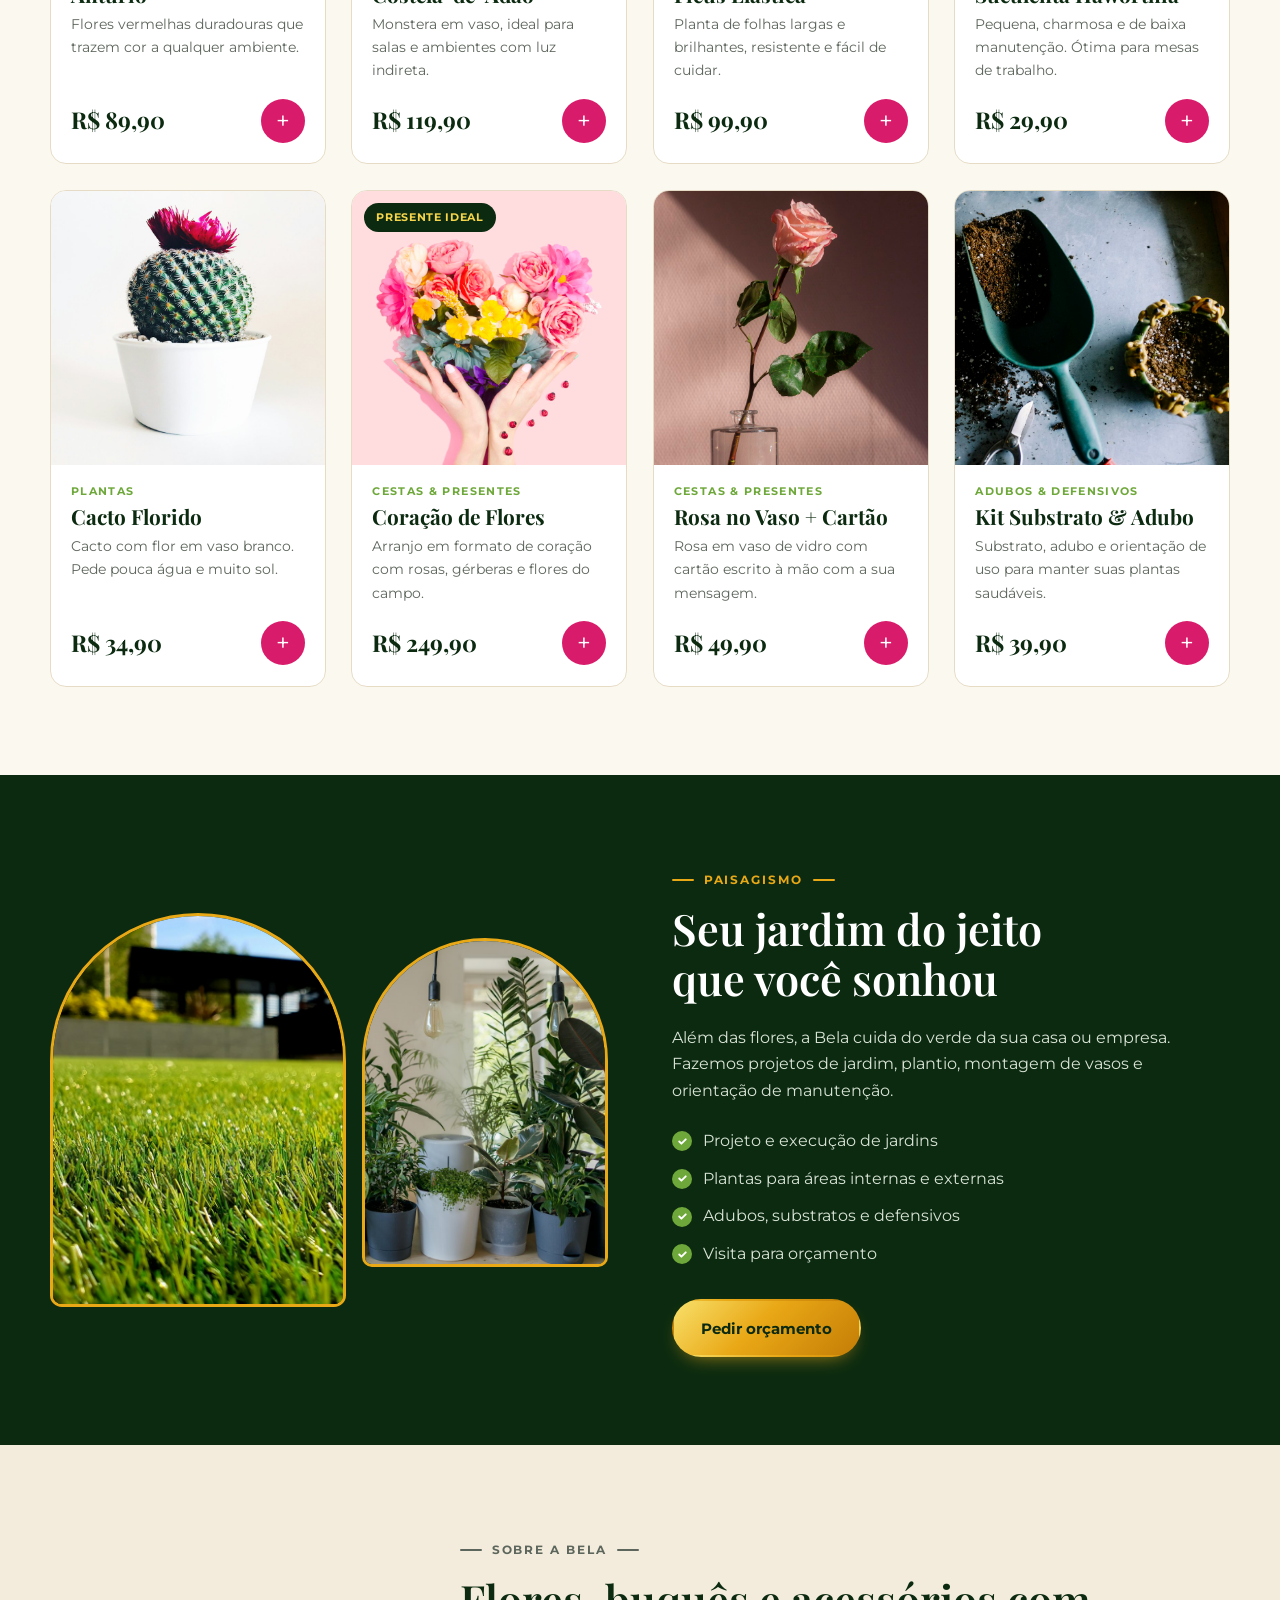
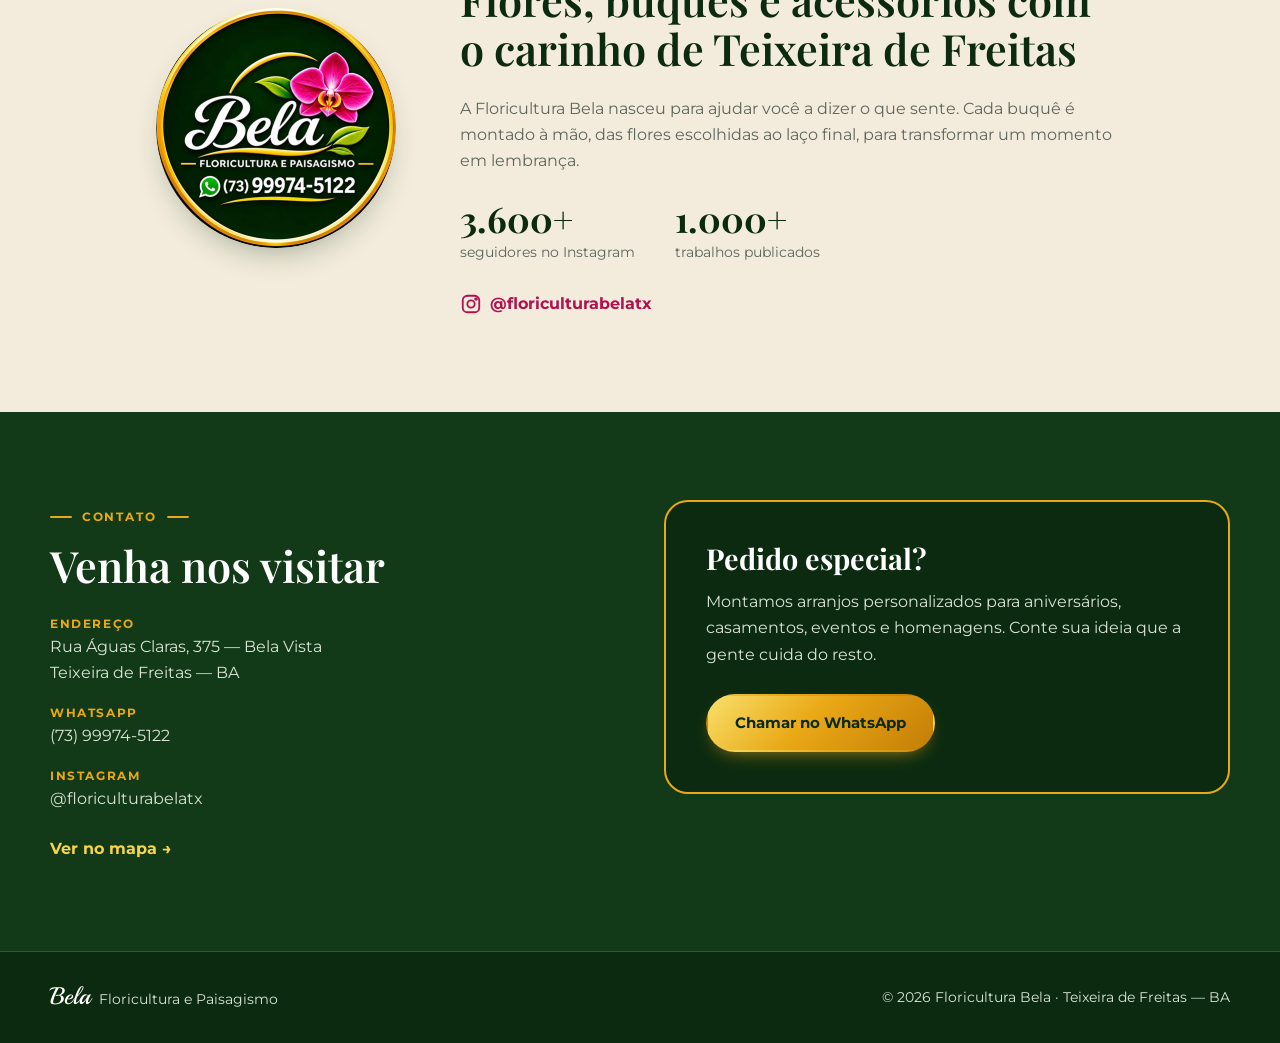
==== commit 3be9c0f3: "Aplica identidade visual da Floricultura Bela com fotos reais - Cores, logo e tipografia baseadas no" ====
--- a/index.html
+++ b/index.html
@@ -3,34 +3,29 @@
 <head>
   <meta charset="utf-8" />
   <meta name="viewport" content="width=device-width, initial-scale=1" />
-  <title>Bella Flor — Floricultura</title>
-  <meta name="description" content="Bella Flor: buquês, arranjos, plantas e cestas de presente feitos com carinho. Veja nosso catálogo e peça pelo WhatsApp." />
-  <link rel="icon" href="assets/img/favicon.svg" type="image/svg+xml" />
+  <title>Floricultura Bela</title>
+  <meta name="description" content="Floricultura Bela — floricultura e paisagismo em Teixeira de Freitas (BA). Buquês, buquês de noiva, arranjos, plantas, cestas de presente e adubos. Peça pelo WhatsApp (73) 99974-5122." />
+  <meta name="theme-color" content="#0b2a10" />
+  <link rel="icon" href="assets/img/favicon.png" type="image/png" />
   <link rel="preconnect" href="https://fonts.googleapis.com" />
   <link rel="preconnect" href="https://fonts.gstatic.com" crossorigin />
-  <link href="https://fonts.googleapis.com/css2?family=Cormorant+Garamond:ital,wght@0,500;0,600;0,700;1,500&family=Nunito+Sans:wght@400;600;700&display=swap" rel="stylesheet" />
+  <link href="https://fonts.googleapis.com/css2?family=Playball&family=Playfair+Display:ital,wght@0,500;0,600;0,700;1,500&family=Montserrat:wght@400;500;600;700&display=swap" rel="stylesheet" />
   <link rel="stylesheet" href="assets/css/style.css" />
 </head>
 <body>
   <header class="topo" id="topo">
     <div class="container topo__inner">
-      <a href="#inicio" class="logo" aria-label="Bella Flor — início">
-        <svg class="logo__icone" viewBox="0 0 40 40" aria-hidden="true">
-          <g transform="translate(20 18)">
-            <ellipse rx="6" ry="10" transform="rotate(0) translate(0 -7)" />
-            <ellipse rx="6" ry="10" transform="rotate(72) translate(0 -7)" />
-            <ellipse rx="6" ry="10" transform="rotate(144) translate(0 -7)" />
-            <ellipse rx="6" ry="10" transform="rotate(216) translate(0 -7)" />
-            <ellipse rx="6" ry="10" transform="rotate(288) translate(0 -7)" />
-            <circle r="4.5" class="logo__miolo" />
-          </g>
-        </svg>
-        <span>Bella <em>Flor</em></span>
+      <a href="#inicio" class="marca" aria-label="Floricultura Bela — início">
+        <img src="assets/img/logo-bela.png" alt="" width="52" height="52" class="marca__logo" />
+        <span class="marca__texto">
+          <span class="marca__nome">Bela</span>
+          <span class="marca__sub">Floricultura e Paisagismo</span>
+        </span>
       </a>
 
       <nav class="menu" id="menu" aria-label="Navegação principal">
-        <a href="#inicio">Início</a>
         <a href="#catalogo">Catálogo</a>
+        <a href="#paisagismo">Paisagismo</a>
         <a href="#sobre">Sobre</a>
         <a href="#contato">Contato</a>
       </nav>
@@ -52,20 +47,26 @@
     <section class="hero" id="inicio">
       <div class="container hero__inner">
         <div class="hero__texto">
-          <p class="selo">Floricultura artesanal</p>
-          <h1>Flores que dizem o que o coração sente</h1>
-          <p class="hero__sub">Buquês, arranjos e plantas montados à mão com flores frescas selecionadas todos os dias. Entrega no mesmo dia para pedidos até as 15h.</p>
+          <p class="selo selo--ouro">Teixeira de Freitas · BA</p>
+          <h1>Transformando sentimentos em <em>flores</em> e flores em memórias inesquecíveis.</h1>
+          <p class="hero__sub">Buquês, arranjos, buquês de noiva, plantas e cestas de presente montados com carinho. Faça seu pedido pelo WhatsApp e receba com todo o cuidado.</p>
           <div class="hero__botoes">
-            <a href="#catalogo" class="btn btn--primario">Ver catálogo</a>
-            <a href="#contato" class="btn btn--secundario">Fale conosco</a>
-          </div>
-          <ul class="hero__beneficios">
-            <li><strong>Entrega</strong> no mesmo dia</li>
-            <li><strong>Flores</strong> frescas diariamente</li>
-            <li><strong>Cartão</strong> personalizado grátis</li>
-          </ul>
-        </div>
-        <div class="hero__arte" aria-hidden="true" id="heroArte"></div>
+            <a href="#catalogo" class="btn btn--ouro">Ver catálogo</a>
+            <a class="btn btn--contorno" data-whats="Olá, Floricultura Bela! Gostaria de fazer um pedido." target="_blank" rel="noopener">
+              <svg viewBox="0 0 24 24" aria-hidden="true" class="ico-whats"><path d="M12 2a10 10 0 0 0-8.6 15.1L2 22l5-1.3A10 10 0 1 0 12 2Zm0 18.2a8.2 8.2 0 0 1-4.2-1.2l-.3-.2-3 .8.8-2.9-.2-.3A8.2 8.2 0 1 1 12 20.2Zm4.5-6.1c-.2-.1-1.5-.7-1.7-.8-.2-.1-.4-.1-.6.1l-.8 1c-.1.2-.3.2-.5.1a6.7 6.7 0 0 1-3.3-2.9c-.3-.4.3-.4.7-1.4.1-.2 0-.3 0-.4l-.8-1.8c-.2-.5-.4-.4-.6-.4h-.5a1 1 0 0 0-.7.3 3 3 0 0 0-.9 2.2 5.2 5.2 0 0 0 1.1 2.7 11.8 11.8 0 0 0 4.5 4c1.7.7 2.3.8 3.2.6.5-.1 1.5-.6 1.7-1.2.2-.6.2-1.1.2-1.2-.1-.2-.3-.2-.5-.3Z"/></svg>
+              (73) 99974-5122
+            </a>
+          </div>
+        </div>
+        <div class="hero__arte">
+          <div class="hero__foto">
+            <img src="assets/img/produtos/buque-campestre.jpg" alt="Buquê campestre com rosas e flores do campo" />
+          </div>
+          <div class="hero__foto hero__foto--mini">
+            <img src="assets/img/produtos/orquidea.jpg" alt="Orquídea pink" />
+          </div>
+          <span class="hero__assinatura" aria-hidden="true">com amor, Bela</span>
+        </div>
       </div>
     </section>
 
@@ -75,15 +76,17 @@
         <div class="secao__cabecalho">
           <p class="selo">Nosso catálogo</p>
           <h2>Escolha a flor perfeita</h2>
-          <p>Navegue pelas categorias, adicione à sacola e finalize seu pedido pelo WhatsApp.</p>
-        </div>
+          <p>Toque em uma categoria, adicione à sacola e finalize o pedido pelo WhatsApp.</p>
+        </div>
+
+        <div class="destaques" id="destaques" role="tablist" aria-label="Categorias"></div>
 
         <div class="filtros">
-          <div class="filtros__categorias" id="filtrosCategorias" role="tablist" aria-label="Categorias"></div>
+          <p class="catalogo__contagem" id="contagem" aria-live="polite"></p>
           <div class="filtros__controles">
             <label class="campo-busca">
               <svg viewBox="0 0 24 24" aria-hidden="true"><circle cx="11" cy="11" r="7" /><path d="m20 20-4-4" /></svg>
-              <input type="search" id="busca" placeholder="Buscar flores..." aria-label="Buscar produtos" />
+              <input type="search" id="busca" placeholder="Buscar flores, plantas..." aria-label="Buscar produtos" />
             </label>
             <select id="ordenar" aria-label="Ordenar produtos">
               <option value="padrao">Relevância</option>
@@ -94,26 +97,49 @@
           </div>
         </div>
 
-        <p class="catalogo__contagem" id="contagem" aria-live="polite"></p>
         <div class="grade-produtos" id="gradeProdutos"></div>
-        <p class="catalogo__vazio" id="vazio" hidden>Nenhum produto encontrado. Tente outra busca.</p>
+        <p class="catalogo__vazio" id="vazio" hidden>Nenhum produto encontrado. Tente outra busca ou fale com a gente no WhatsApp.</p>
+      </div>
+    </section>
+
+    <!-- PAISAGISMO -->
+    <section class="paisagismo" id="paisagismo">
+      <div class="container paisagismo__inner">
+        <div class="paisagismo__fotos">
+          <img src="assets/img/produtos/paisagismo-gramado.jpg" alt="Jardim com gramado bem cuidado" loading="lazy" />
+          <img src="assets/img/produtos/paisagismo-interiores.jpg" alt="Plantas em vasos decorando um ambiente interno" loading="lazy" />
+        </div>
+        <div class="paisagismo__texto">
+          <p class="selo selo--ouro">Paisagismo</p>
+          <h2>Seu jardim do jeito que você sonhou</h2>
+          <p>Além das flores, a Bela cuida do verde da sua casa ou empresa. Fazemos projetos de jardim, plantio, montagem de vasos e orientação de manutenção.</p>
+          <ul class="lista-check">
+            <li>Projeto e execução de jardins</li>
+            <li>Plantas para áreas internas e externas</li>
+            <li>Adubos, substratos e defensivos</li>
+            <li>Visita para orçamento</li>
+          </ul>
+          <a class="btn btn--ouro" data-whats="Olá, Floricultura Bela! Gostaria de um orçamento de paisagismo." target="_blank" rel="noopener">Pedir orçamento</a>
+        </div>
       </div>
     </section>
 
     <!-- SOBRE -->
     <section class="sobre" id="sobre">
       <div class="container sobre__inner">
+        <img src="assets/img/logo-bela.png" alt="Logo da Floricultura Bela" class="sobre__logo" width="240" height="240" loading="lazy" />
         <div class="sobre__texto">
-          <p class="selo">Sobre nós</p>
-          <h2>Cultivando momentos desde 2010</h2>
-          <p>A Bella Flor nasceu do amor por flores e pelas histórias que elas ajudam a contar. Cada buquê é pensado com cuidado, das flores escolhidas ao laço final.</p>
-          <p>Trabalhamos com produtores locais e flores importadas selecionadas, garantindo frescor e durabilidade em cada arranjo.</p>
-        </div>
-        <div class="sobre__numeros">
-          <div><strong>15+</strong><span>anos de história</span></div>
-          <div><strong>20 mil</strong><span>buquês entregues</span></div>
-          <div><strong>4,9★</strong><span>avaliação dos clientes</span></div>
-          <div><strong>100%</strong><span>feito à mão</span></div>
+          <p class="selo">Sobre a Bela</p>
+          <h2>Flores, buquês e acessórios com o carinho de Teixeira de Freitas</h2>
+          <p>A Floricultura Bela nasceu para ajudar você a dizer o que sente. Cada buquê é montado à mão, das flores escolhidas ao laço final, para transformar um momento em lembrança.</p>
+          <div class="sobre__numeros">
+            <div><strong>3.600+</strong><span>seguidores no Instagram</span></div>
+            <div><strong>1.000+</strong><span>trabalhos publicados</span></div>
+          </div>
+          <a class="link-insta" data-insta target="_blank" rel="noopener">
+            <svg viewBox="0 0 24 24" aria-hidden="true"><rect x="3" y="3" width="18" height="18" rx="5" /><circle cx="12" cy="12" r="4" /><circle cx="17.5" cy="6.5" r="1" /></svg>
+            @floriculturabelatx
+          </a>
         </div>
       </div>
     </section>
@@ -122,19 +148,19 @@
     <section class="contato" id="contato">
       <div class="container contato__inner">
         <div>
-          <p class="selo">Contato</p>
+          <p class="selo selo--ouro">Contato</p>
           <h2>Venha nos visitar</h2>
           <ul class="contato__lista">
-            <li><span>Endereço</span>Rua das Flores, 123 — Centro</li>
-            <li><span>Horário</span>Seg a Sáb, 8h às 19h · Dom, 8h às 12h</li>
-            <li><span>Telefone</span>(73) 99974-5122</li>
-            <li><span>E-mail</span>contato@bellaflor.com.br</li>
+            <li><span>Endereço</span>Rua Águas Claras, 375 — Bela Vista<br />Teixeira de Freitas — BA</li>
+            <li><span>WhatsApp</span>(73) 99974-5122</li>
+            <li><span>Instagram</span>@floriculturabelatx</li>
           </ul>
+          <a class="link-mapa" href="https://www.google.com/maps/search/?api=1&query=Rua+%C3%81guas+Claras%2C+375%2C+Bela+Vista%2C+Teixeira+de+Freitas+-+BA" target="_blank" rel="noopener">Ver no mapa →</a>
         </div>
         <div class="contato__cta">
           <h3>Pedido especial?</h3>
-          <p>Montamos arranjos personalizados para aniversários, casamentos, eventos corporativos e homenagens.</p>
-          <a class="btn btn--primario" id="linkWhatsContato" target="_blank" rel="noopener">Chamar no WhatsApp</a>
+          <p>Montamos arranjos personalizados para aniversários, casamentos, eventos e homenagens. Conte sua ideia que a gente cuida do resto.</p>
+          <a class="btn btn--ouro" data-whats="Olá, Floricultura Bela! Gostaria de encomendar um arranjo personalizado." target="_blank" rel="noopener">Chamar no WhatsApp</a>
         </div>
       </div>
     </section>
@@ -142,10 +168,14 @@
 
   <footer class="rodape">
     <div class="container rodape__inner">
-      <p><strong>Bella Flor</strong> · Floricultura</p>
-      <p>© <span id="ano"></span> Bella Flor. Todos os direitos reservados.</p>
+      <p><span class="rodape__nome">Bela</span> Floricultura e Paisagismo</p>
+      <p>© <span id="ano"></span> Floricultura Bela · Teixeira de Freitas — BA</p>
     </div>
   </footer>
+
+  <a class="whats-flutuante" data-whats="Olá, Floricultura Bela!" target="_blank" rel="noopener" aria-label="Conversar no WhatsApp">
+    <svg viewBox="0 0 24 24" aria-hidden="true"><path d="M12 2a10 10 0 0 0-8.6 15.1L2 22l5-1.3A10 10 0 1 0 12 2Zm0 18.2a8.2 8.2 0 0 1-4.2-1.2l-.3-.2-3 .8.8-2.9-.2-.3A8.2 8.2 0 1 1 12 20.2Zm4.5-6.1c-.2-.1-1.5-.7-1.7-.8-.2-.1-.4-.1-.6.1l-.8 1c-.1.2-.3.2-.5.1a6.7 6.7 0 0 1-3.3-2.9c-.3-.4.3-.4.7-1.4.1-.2 0-.3 0-.4l-.8-1.8c-.2-.5-.4-.4-.6-.4h-.5a1 1 0 0 0-.7.3 3 3 0 0 0-.9 2.2 5.2 5.2 0 0 0 1.1 2.7 11.8 11.8 0 0 0 4.5 4c1.7.7 2.3.8 3.2.6.5-.1 1.5-.6 1.7-1.2.2-.6.2-1.1.2-1.2-.1-.2-.3-.2-.5-.3Z"/></svg>
+  </a>
 
   <!-- SACOLA -->
   <div class="sacola-fundo" id="sacolaFundo" hidden></div>
@@ -158,7 +188,8 @@
     <p class="sacola__vazia" id="sacolaVazia">Sua sacola está vazia.</p>
     <div class="sacola__rodape">
       <div class="sacola__total"><span>Total</span><strong id="sacolaTotal">R$ 0,00</strong></div>
-      <a class="btn btn--primario btn--bloco" id="finalizar" target="_blank" rel="noopener">Finalizar pelo WhatsApp</a>
+      <p class="sacola__nota" id="sacolaNota" hidden>Itens sob consulta têm o valor combinado pelo WhatsApp.</p>
+      <a class="btn btn--rosa btn--bloco" id="finalizar" target="_blank" rel="noopener">Finalizar pelo WhatsApp</a>
     </div>
   </aside>
 
--- a/assets/css/style.css
+++ b/assets/css/style.css
@@ -1,322 +1,363 @@
+/* Identidade inspirada na logo da Bela:
+   fundo verde-noite, aro dourado, orquídea pink e folhas verdes. */
 :root {
-  --creme: #fbf7f2;
-  --creme-2: #f4ece2;
+  --noite: #0b2a10;
+  --noite-2: #123a18;
+  --noite-3: #1b4a22;
+  --ouro: #e9a816;
+  --ouro-claro: #f6d54a;
+  --orquidea: #d81b6a;
+  --orquidea-escura: #b0124f;
+  --folha: #6ea83a;
+  --creme: #fbf8f0;
+  --creme-2: #f3ecdc;
   --branco: #ffffff;
-  --verde: #2f4a3a;
-  --verde-2: #4d6b57;
-  --rosa: #d9487a;
-  --rosa-escuro: #b8335f;
-  --rosa-claro: #fbe3ec;
-  --ouro: #f6c453;
-  --texto: #2b2b2b;
-  --texto-suave: #6b6560;
-  --borda: #e8ddd1;
-  --sombra: 0 10px 30px -12px rgba(47, 74, 58, 0.25);
-  --raio: 18px;
-  --serif: "Cormorant Garamond", Georgia, serif;
-  --sans: "Nunito Sans", system-ui, -apple-system, "Segoe UI", sans-serif;
+  --texto: #1f2a20;
+  --texto-suave: #5d665c;
+  --texto-claro: #d9e4d6;
+  --borda: #e6dcc6;
+  --sombra: 0 14px 34px -16px rgba(11, 42, 16, 0.45);
+  --raio: 16px;
+  --script: "Playball", "Brush Script MT", cursive;
+  --serif: "Playfair Display", Georgia, serif;
+  --sans: "Montserrat", system-ui, -apple-system, "Segoe UI", sans-serif;
+  --ouro-gradiente: linear-gradient(135deg, #f8e06a 0%, #e9a816 45%, #c47d06 100%);
 }
 
 *, *::before, *::after { box-sizing: border-box; }
-html { scroll-behavior: smooth; scroll-padding-top: 80px; }
+html { scroll-behavior: smooth; scroll-padding-top: 84px; }
 body {
   margin: 0;
   font-family: var(--sans);
   color: var(--texto);
   background: var(--creme);
-  line-height: 1.6;
+  line-height: 1.65;
   -webkit-font-smoothing: antialiased;
 }
 img { max-width: 100%; display: block; }
 a { color: inherit; }
 button { font: inherit; cursor: pointer; }
-h1, h2, h3 { font-family: var(--serif); color: var(--verde); line-height: 1.1; margin: 0 0 .5em; }
-h1 { font-size: clamp(2.6rem, 6vw, 4.4rem); font-weight: 600; }
-h2 { font-size: clamp(2rem, 4vw, 3rem); font-weight: 600; }
-h3 { font-size: 1.6rem; }
-
-.container { width: min(1180px, 100% - 32px); margin-inline: auto; }
+:focus-visible { outline: 3px solid var(--ouro); outline-offset: 2px; }
+h1, h2, h3 { font-family: var(--serif); color: var(--noite); line-height: 1.15; margin: 0 0 .5em; text-wrap: balance; }
+h1 { font-size: clamp(2.2rem, 5vw, 3.6rem); font-weight: 600; }
+h2 { font-size: clamp(1.9rem, 3.6vw, 2.7rem); font-weight: 600; }
+h3 { font-size: 1.5rem; }
+
+.container {
+  width: 100%; max-width: 1212px; margin-inline: auto;
+  padding-left: max(16px, env(safe-area-inset-left, 0px));
+  padding-right: max(16px, env(safe-area-inset-right, 0px));
+}
 
 .selo {
-  display: inline-block;
-  font-size: .78rem;
-  font-weight: 700;
-  letter-spacing: .14em;
-  text-transform: uppercase;
-  color: var(--rosa-escuro);
-  margin: 0 0 .8rem;
-}
+  display: inline-flex; align-items: center; gap: .6rem;
+  font-size: .76rem; font-weight: 700; letter-spacing: .16em; text-transform: uppercase;
+  color: var(--orquidea); margin: 0 0 .9rem;
+}
+.selo::before, .selo::after { content: ""; width: 22px; height: 2px; background: currentColor; border-radius: 2px; }
+.selo--ouro { color: var(--ouro); }
 
 /* ---------- Botões ---------- */
 .btn {
-  display: inline-flex; align-items: center; justify-content: center; gap: .5rem;
-  padding: .85rem 1.6rem;
-  border-radius: 999px;
-  border: 2px solid transparent;
-  font-weight: 700;
-  text-decoration: none;
-  transition: background .2s, color .2s, transform .2s, border-color .2s;
+  display: inline-flex; align-items: center; justify-content: center; gap: .55rem;
+  padding: .9rem 1.7rem; border-radius: 999px; border: 2px solid transparent;
+  font-weight: 700; font-size: .95rem; text-decoration: none; cursor: pointer;
+  transition: filter .2s, background .2s, color .2s, transform .2s, border-color .2s;
 }
 .btn:active { transform: scale(.97); }
-.btn--primario { background: var(--rosa); color: #fff; }
-.btn--primario:hover { background: var(--rosa-escuro); }
-.btn--secundario { border-color: var(--verde); color: var(--verde); }
-.btn--secundario:hover { background: var(--verde); color: #fff; }
+.btn--ouro { background: var(--ouro-gradiente); color: var(--noite); box-shadow: 0 8px 20px -10px rgba(233, 168, 22, .8); }
+.btn--ouro:hover { filter: brightness(1.08); }
+.btn--rosa { background: var(--orquidea); color: #fff; }
+.btn--rosa:hover { background: var(--orquidea-escura); }
+.btn--contorno { border-color: rgba(246, 213, 74, .6); color: #fff; }
+.btn--contorno:hover { background: rgba(255, 255, 255, .08); border-color: var(--ouro-claro); }
 .btn--bloco { width: 100%; }
-.btn:disabled, .btn[aria-disabled="true"] { opacity: .5; cursor: not-allowed; pointer-events: none; }
+.btn[aria-disabled="true"] { opacity: .5; cursor: not-allowed; pointer-events: none; }
+.ico-whats { width: 20px; height: 20px; fill: currentColor; }
 
 /* ---------- Topo ---------- */
 .topo {
-  position: sticky; top: 0; z-index: 50;
-  background: rgba(251, 247, 242, .88);
-  backdrop-filter: blur(10px);
-  border-bottom: 1px solid transparent;
-  transition: border-color .2s, box-shadow .2s;
-}
-.topo.rolado { border-color: var(--borda); box-shadow: 0 4px 20px -16px rgba(0,0,0,.3); }
-.topo__inner { display: flex; align-items: center; justify-content: space-between; height: 72px; }
-.logo { display: flex; align-items: center; gap: .55rem; text-decoration: none; font-family: var(--serif); font-size: 1.7rem; font-weight: 700; color: var(--verde); }
-.logo em { color: var(--rosa); font-style: italic; }
-.logo__icone { width: 34px; height: 34px; fill: var(--rosa); }
-.logo__miolo { fill: var(--ouro); }
-
-.menu { display: flex; gap: 2rem; }
-.menu a { text-decoration: none; font-weight: 600; color: var(--verde); position: relative; }
-.menu a::after { content: ""; position: absolute; left: 0; bottom: -4px; width: 0; height: 2px; background: var(--rosa); transition: width .25s; }
+  position: sticky; top: env(safe-area-inset-top, 0px); z-index: 50;
+  background: var(--noite);
+  border-bottom: 1px solid rgba(233, 168, 22, .35);
+}
+.topo__inner { display: flex; align-items: center; justify-content: space-between; gap: 1rem; height: 76px; }
+.marca { display: flex; align-items: center; gap: .7rem; text-decoration: none; color: #fff; }
+.marca__logo { width: 52px; height: 52px; border-radius: 50%; }
+.marca__texto { display: flex; flex-direction: column; line-height: 1; }
+.marca__nome { font-family: var(--script); font-size: 2rem; color: #fff; }
+.marca__sub { font-size: .58rem; font-weight: 700; letter-spacing: .16em; text-transform: uppercase; color: var(--ouro-claro); margin-top: .2rem; }
+
+.menu { display: flex; gap: 2.2rem; }
+.menu a { text-decoration: none; font-weight: 600; font-size: .92rem; color: var(--texto-claro); position: relative; transition: color .2s; }
+.menu a::after { content: ""; position: absolute; left: 0; bottom: -6px; width: 0; height: 2px; background: var(--ouro); transition: width .25s; }
+.menu a:hover { color: #fff; }
 .menu a:hover::after { width: 100%; }
 
 .topo__acoes { display: flex; align-items: center; gap: .5rem; }
 .btn-sacola {
   position: relative; width: 46px; height: 46px; border-radius: 50%;
-  border: 1px solid var(--borda); background: var(--branco);
+  border: 1.5px solid rgba(233, 168, 22, .6); background: transparent;
   display: grid; place-items: center;
 }
-.btn-sacola svg { width: 22px; height: 22px; fill: none; stroke: var(--verde); stroke-width: 1.8; stroke-linejoin: round; }
+.btn-sacola svg { width: 22px; height: 22px; fill: none; stroke: var(--ouro-claro); stroke-width: 1.8; stroke-linejoin: round; }
 .btn-sacola__qtd {
-  position: absolute; top: -4px; right: -4px;
-  min-width: 20px; height: 20px; padding: 0 5px; border-radius: 10px;
-  background: var(--rosa); color: #fff; font-size: .72rem; font-weight: 700;
-  display: grid; place-items: center;
+  position: absolute; top: -4px; right: -4px; min-width: 20px; height: 20px; padding: 0 5px; border-radius: 10px;
+  background: var(--orquidea); color: #fff; font-size: .7rem; font-weight: 700; display: grid; place-items: center;
 }
 .btn-sacola__qtd.pulse { animation: pulse .4s; }
 @keyframes pulse { 50% { transform: scale(1.35); } }
 
-.btn-menu { display: none; width: 46px; height: 46px; border: 0; background: none; padding: 12px; flex-direction: column; justify-content: space-between; }
-.btn-menu span { display: block; height: 2px; background: var(--verde); border-radius: 2px; transition: transform .25s, opacity .25s; }
-.btn-menu[aria-expanded="true"] span:nth-child(1) { transform: translateY(9px) rotate(45deg); }
+.btn-menu { display: none; width: 46px; height: 46px; border: 0; background: none; padding: 13px 11px; flex-direction: column; justify-content: space-between; }
+.btn-menu span { display: block; height: 2px; background: var(--ouro-claro); border-radius: 2px; transition: transform .25s, opacity .25s; }
+.btn-menu[aria-expanded="true"] span:nth-child(1) { transform: translateY(8px) rotate(45deg); }
 .btn-menu[aria-expanded="true"] span:nth-child(2) { opacity: 0; }
-.btn-menu[aria-expanded="true"] span:nth-child(3) { transform: translateY(-9px) rotate(-45deg); }
+.btn-menu[aria-expanded="true"] span:nth-child(3) { transform: translateY(-8px) rotate(-45deg); }
 
 /* ---------- Hero ---------- */
 .hero {
-  position: relative; overflow: hidden;
+  position: relative; overflow: hidden; color: var(--texto-claro);
   background:
-    radial-gradient(circle at 85% 20%, var(--rosa-claro) 0, transparent 45%),
-    radial-gradient(circle at 10% 90%, #e6efe7 0, transparent 40%);
-}
-.hero__inner { display: grid; grid-template-columns: 1.1fr 1fr; gap: 3rem; align-items: center; padding: 5rem 0 6rem; }
-.hero__sub { font-size: 1.12rem; color: var(--texto-suave); max-width: 520px; }
-.hero__botoes { display: flex; flex-wrap: wrap; gap: 1rem; margin: 2rem 0 2.5rem; }
-.hero__beneficios { list-style: none; padding: 0; margin: 0; display: flex; flex-wrap: wrap; gap: 1.5rem; color: var(--texto-suave); font-size: .95rem; }
-.hero__beneficios li { display: flex; align-items: center; gap: .4rem; }
-.hero__beneficios li::before { content: "✿"; color: var(--rosa); }
-.hero__beneficios strong { color: var(--verde); }
-.hero__arte { position: relative; aspect-ratio: 1; max-width: 520px; justify-self: center; width: 100%; }
-.hero__arte::before { content: ""; position: absolute; inset: 6%; border-radius: 50%; background: var(--branco); box-shadow: var(--sombra); }
-.hero__arte svg { position: relative; width: 100%; height: 100%; animation: balanco 6s ease-in-out infinite; transform-origin: 50% 90%; }
-@keyframes balanco { 50% { transform: rotate(2deg); } }
+    radial-gradient(circle at 80% 30%, rgba(216, 27, 106, .18) 0, transparent 40%),
+    radial-gradient(circle at 10% 100%, rgba(110, 168, 58, .18) 0, transparent 45%),
+    var(--noite);
+}
+.hero__inner { display: grid; grid-template-columns: 1.15fr 1fr; gap: 3rem; align-items: center; padding-block: 4.5rem 5.5rem; }
+.hero h1 { color: #fff; }
+.hero h1 em { font-family: var(--script); font-style: normal; font-weight: 400; color: var(--orquidea); font-size: 1.15em; }
+.hero__sub { font-size: 1.05rem; max-width: 540px; color: var(--texto-claro); }
+.hero__botoes { display: flex; flex-wrap: wrap; gap: 1rem; margin-top: 2rem; }
+
+.hero__arte { position: relative; width: 100%; max-width: 460px; justify-self: center; aspect-ratio: 1; }
+.hero__foto {
+  position: absolute; inset: 0; border-radius: 50%; padding: 8px;
+  background: var(--ouro-gradiente); box-shadow: 0 30px 60px -25px rgba(0, 0, 0, .7);
+}
+.hero__foto img { width: 100%; height: 100%; object-fit: cover; border-radius: 50%; border: 4px solid var(--noite); }
+.hero__foto--mini { inset: auto auto -2% -6%; width: 38%; height: 38%; padding: 5px; }
+.hero__foto--mini img { border-width: 3px; }
+.hero__assinatura {
+  position: absolute; right: -2%; bottom: 4%; font-family: var(--script); font-size: 1.9rem; color: var(--ouro-claro);
+  transform: rotate(-8deg); text-shadow: 0 2px 10px rgba(0, 0, 0, .5);
+}
 
 /* ---------- Catálogo ---------- */
-.catalogo { padding: 6rem 0; background: var(--branco); }
-.secao__cabecalho { text-align: center; max-width: 620px; margin: 0 auto 3rem; }
-.secao__cabecalho p:last-child { color: var(--texto-suave); }
-
-.filtros { display: flex; flex-wrap: wrap; gap: 1rem; justify-content: space-between; align-items: center; margin-bottom: 1.2rem; }
-.filtros__categorias { display: flex; flex-wrap: wrap; gap: .5rem; }
-.chip {
-  padding: .55rem 1.1rem; border-radius: 999px;
-  border: 1px solid var(--borda); background: var(--creme);
-  color: var(--verde); font-weight: 600; font-size: .92rem;
-  transition: background .2s, color .2s, border-color .2s;
-}
-.chip:hover { border-color: var(--verde); }
-.chip[aria-selected="true"] { background: var(--verde); border-color: var(--verde); color: #fff; }
-
+.catalogo { padding-block: 5.5rem; background: var(--creme); }
+.secao__cabecalho { text-align: center; max-width: 640px; margin: 0 auto 2.5rem; }
+.secao__cabecalho .selo { justify-content: center; }
+.secao__cabecalho p:last-child { color: var(--texto-suave); margin: 0; }
+
+/* Categorias em círculos, como os destaques do Instagram */
+.destaques { display: flex; gap: 1.4rem; justify-content: center; flex-wrap: wrap; margin-bottom: 2.5rem; }
+.destaque {
+  display: flex; flex-direction: column; align-items: center; gap: .5rem;
+  background: none; border: 0; padding: 0; width: 96px; color: var(--texto);
+}
+.destaque__anel {
+  width: 84px; height: 84px; border-radius: 50%; padding: 3px;
+  background: var(--borda); transition: background .25s, transform .25s;
+}
+.destaque__anel img { width: 100%; height: 100%; border-radius: 50%; object-fit: cover; border: 3px solid var(--creme); }
+.destaque__nome { font-size: .78rem; font-weight: 600; line-height: 1.25; text-align: center; }
+.destaque:hover .destaque__anel { transform: translateY(-3px); }
+.destaque[aria-selected="true"] .destaque__anel { background: var(--ouro-gradiente); }
+.destaque[aria-selected="true"] .destaque__nome { color: var(--orquidea-escura); font-weight: 700; }
+
+.filtros { display: flex; flex-wrap: wrap; gap: 1rem; justify-content: space-between; align-items: center; margin-bottom: 1.5rem; }
 .filtros__controles { display: flex; gap: .6rem; flex-wrap: wrap; }
+.catalogo__contagem { color: var(--texto-suave); font-size: .9rem; margin: 0; }
 .campo-busca {
-  display: flex; align-items: center; gap: .4rem;
-  background: var(--creme); border: 1px solid var(--borda); border-radius: 999px;
-  padding: 0 1rem; height: 44px;
-}
-.campo-busca:focus-within { border-color: var(--verde); }
-.campo-busca svg { width: 18px; height: 18px; fill: none; stroke: var(--texto-suave); stroke-width: 2; }
-.campo-busca input { border: 0; outline: 0; background: none; font: inherit; width: 180px; }
+  display: flex; align-items: center; gap: .4rem; background: var(--branco);
+  border: 1px solid var(--borda); border-radius: 999px; padding: 0 1rem; height: 44px; min-width: 0;
+}
+.campo-busca:focus-within { border-color: var(--noite); }
+.campo-busca svg { width: 18px; height: 18px; flex-shrink: 0; fill: none; stroke: var(--texto-suave); stroke-width: 2; }
+.campo-busca input { border: 0; outline: 0; background: none; font: inherit; font-size: .92rem; width: 210px; min-width: 0; }
 #ordenar {
-  height: 44px; border-radius: 999px; border: 1px solid var(--borda);
-  background: var(--creme); padding: 0 1rem; font: inherit; color: var(--verde); cursor: pointer;
-}
-
-.catalogo__contagem { color: var(--texto-suave); font-size: .9rem; margin: 0 0 1.5rem; }
+  height: 44px; border-radius: 999px; border: 1px solid var(--borda); background: var(--branco);
+  padding: 0 1rem; font: inherit; font-size: .92rem; color: var(--noite); cursor: pointer;
+}
 .catalogo__vazio { text-align: center; color: var(--texto-suave); padding: 3rem 0; }
 
 .grade-produtos { display: grid; grid-template-columns: repeat(auto-fill, minmax(250px, 1fr)); gap: 1.6rem; }
-
 .card {
-  display: flex; flex-direction: column;
-  background: var(--creme); border-radius: var(--raio); overflow: hidden;
-  border: 1px solid var(--borda);
-  transition: transform .3s, box-shadow .3s;
+  display: flex; flex-direction: column; background: var(--branco); border-radius: var(--raio);
+  overflow: hidden; border: 1px solid var(--borda); transition: transform .3s, box-shadow .3s;
   animation: surgir .45s both;
 }
 .card:hover { transform: translateY(-6px); box-shadow: var(--sombra); }
-@keyframes surgir { from { opacity: 0; transform: translateY(14px); } }
-
-.card__imagem {
-  position: relative; aspect-ratio: 1; border: 0; padding: 0; width: 100%;
-  background: linear-gradient(160deg, var(--creme-2), var(--rosa-claro));
-  overflow: hidden;
-}
-.card__imagem svg, .card__imagem img { width: 100%; height: 100%; object-fit: cover; transition: transform .5s; }
-.card:hover .card__imagem svg, .card:hover .card__imagem img { transform: scale(1.06); }
+@keyframes surgir { from { opacity: .001; transform: translateY(14px); } }
+.card__imagem { position: relative; aspect-ratio: 1; border: 0; padding: 0; width: 100%; background: var(--creme-2); overflow: hidden; }
+.card__imagem img { width: 100%; height: 100%; object-fit: cover; transition: transform .6s; }
+.card:hover .card__imagem img { transform: scale(1.06); }
 .card__etiqueta {
-  position: absolute; top: 12px; left: 12px; z-index: 1;
-  background: var(--branco); color: var(--rosa-escuro);
-  font-size: .72rem; font-weight: 700; letter-spacing: .04em; text-transform: uppercase;
-  padding: .3rem .7rem; border-radius: 999px;
-}
-.card__corpo { padding: 1.2rem 1.3rem 1.4rem; display: flex; flex-direction: column; flex: 1; }
-.card__categoria { font-size: .75rem; text-transform: uppercase; letter-spacing: .1em; color: var(--verde-2); font-weight: 700; }
-.card__nome { font-size: 1.45rem; margin: .2rem 0 .4rem; }
-.card__descricao { color: var(--texto-suave); font-size: .92rem; margin: 0 0 1rem; flex: 1; }
+  position: absolute; top: 12px; left: 12px; z-index: 1; background: var(--noite); color: var(--ouro-claro);
+  font-size: .68rem; font-weight: 700; letter-spacing: .06em; text-transform: uppercase; padding: .35rem .75rem; border-radius: 999px;
+}
+.card__corpo { padding: 1.1rem 1.25rem 1.3rem; display: flex; flex-direction: column; flex: 1; }
+.card__categoria { font-size: .7rem; text-transform: uppercase; letter-spacing: .12em; color: var(--folha); font-weight: 700; }
+.card__nome { font-size: 1.3rem; margin: .25rem 0 .4rem; }
+.card__descricao { color: var(--texto-suave); font-size: .88rem; margin: 0 0 1rem; flex: 1; }
 .card__rodape { display: flex; align-items: center; justify-content: space-between; gap: .5rem; }
-.preco { font-family: var(--serif); font-size: 1.6rem; font-weight: 700; color: var(--verde); }
+.preco { font-family: var(--serif); font-size: 1.45rem; font-weight: 700; color: var(--noite); font-variant-numeric: tabular-nums; }
+.preco--consulta { font-family: var(--sans); font-size: .9rem; font-weight: 700; color: var(--orquidea-escura); }
 .btn-add {
-  width: 44px; height: 44px; border-radius: 50%; border: 0;
-  background: var(--rosa); color: #fff; font-size: 1.5rem; line-height: 1;
-  display: grid; place-items: center; transition: background .2s, transform .2s;
-}
-.btn-add:hover { background: var(--rosa-escuro); transform: rotate(90deg); }
+  width: 44px; height: 44px; border-radius: 50%; border: 0; background: var(--orquidea); color: #fff;
+  font-size: 1.5rem; line-height: 1; display: grid; place-items: center; flex-shrink: 0; transition: background .2s, transform .2s;
+}
+.btn-add:hover { background: var(--orquidea-escura); transform: rotate(90deg); }
+
+/* ---------- Paisagismo ---------- */
+.paisagismo { padding-block: 5.5rem; background: var(--noite); color: var(--texto-claro); }
+.paisagismo h2 { color: #fff; }
+.paisagismo__inner { display: grid; grid-template-columns: 1fr 1fr; gap: 4rem; align-items: center; }
+.paisagismo__fotos { display: grid; grid-template-columns: 1.2fr 1fr; gap: 1rem; align-items: end; }
+.paisagismo__fotos img { width: 100%; object-fit: cover; border-radius: 200px 200px var(--raio) var(--raio); border: 3px solid var(--ouro); }
+.paisagismo__fotos img:first-child { aspect-ratio: 3 / 4; }
+.paisagismo__fotos img:last-child { aspect-ratio: 3 / 4; margin-bottom: 2.5rem; }
+.lista-check { list-style: none; padding: 0; margin: 1.5rem 0 2rem; display: grid; gap: .7rem; }
+.lista-check li { display: flex; gap: .7rem; align-items: center; }
+.lista-check li::before {
+  content: ""; width: 20px; height: 20px; flex-shrink: 0; border-radius: 50%;
+  background: var(--folha) url("data:image/svg+xml,%3Csvg xmlns='http://www.w3.org/2000/svg' viewBox='0 0 24 24' fill='none' stroke='white' stroke-width='3.5' stroke-linecap='round' stroke-linejoin='round'%3E%3Cpath d='m6 12 4 4 8-8'/%3E%3C/svg%3E") center / 13px no-repeat;
+}
 
 /* ---------- Sobre ---------- */
-.sobre { padding: 6rem 0; background: var(--verde); color: #e9efe9; }
-.sobre h2 { color: #fff; }
-.sobre .selo { color: var(--ouro); }
-.sobre__inner { display: grid; grid-template-columns: 1.2fr 1fr; gap: 4rem; align-items: center; }
-.sobre__texto p { color: #cbd8cd; font-size: 1.05rem; }
-.sobre__numeros { display: grid; grid-template-columns: 1fr 1fr; gap: 1rem; }
-.sobre__numeros div { background: rgba(255,255,255,.07); border: 1px solid rgba(255,255,255,.12); border-radius: var(--raio); padding: 1.6rem; }
-.sobre__numeros strong { display: block; font-family: var(--serif); font-size: 2.4rem; color: #fff; line-height: 1; }
-.sobre__numeros span { font-size: .9rem; color: #cbd8cd; }
+.sobre { padding-block: 5.5rem; background: var(--creme-2); }
+.sobre__inner { display: grid; grid-template-columns: auto 1fr; gap: 4rem; align-items: center; max-width: 1000px; }
+.sobre__logo { width: 240px; height: 240px; border-radius: 50%; box-shadow: var(--sombra); }
+.sobre__texto p { color: var(--texto-suave); max-width: 60ch; }
+.sobre__numeros { display: flex; gap: 2.5rem; margin: 1.6rem 0; flex-wrap: wrap; }
+.sobre__numeros strong { display: block; font-family: var(--serif); font-size: 2.2rem; color: var(--noite); line-height: 1.1; }
+.sobre__numeros span { font-size: .85rem; color: var(--texto-suave); }
+.link-insta { display: inline-flex; align-items: center; gap: .5rem; font-weight: 700; color: var(--orquidea-escura); text-decoration: none; }
+.link-insta:hover { text-decoration: underline; }
+.link-insta svg { width: 22px; height: 22px; fill: none; stroke: currentColor; stroke-width: 2; }
 
 /* ---------- Contato ---------- */
-.contato { padding: 6rem 0; }
+.contato { padding-block: 5.5rem; background: var(--noite-2); color: var(--texto-claro); }
+.contato h2 { color: #fff; }
 .contato__inner { display: grid; grid-template-columns: 1fr 1fr; gap: 3rem; align-items: start; }
-.contato__lista { list-style: none; padding: 0; margin: 1.5rem 0 0; display: grid; gap: 1.1rem; }
-.contato__lista span { display: block; font-size: .75rem; text-transform: uppercase; letter-spacing: .12em; font-weight: 700; color: var(--rosa-escuro); }
-.contato__cta { background: var(--rosa-claro); border-radius: var(--raio); padding: 2.5rem; }
-.contato__cta p { color: var(--texto-suave); margin-bottom: 1.6rem; }
+.contato__lista { list-style: none; padding: 0; margin: 1.5rem 0; display: grid; gap: 1.1rem; }
+.contato__lista span { display: block; font-size: .72rem; text-transform: uppercase; letter-spacing: .14em; font-weight: 700; color: var(--ouro); }
+.link-mapa { color: var(--ouro-claro); font-weight: 700; text-decoration: none; }
+.link-mapa:hover { text-decoration: underline; }
+.contato__cta { border: 2px solid var(--ouro); border-radius: 24px; padding: 2.5rem; background: var(--noite); }
+.contato__cta h3 { color: #fff; font-size: 1.8rem; }
+.contato__cta p { margin: 0 0 1.6rem; }
 
 /* ---------- Rodapé ---------- */
-.rodape { border-top: 1px solid var(--borda); padding: 1.8rem 0; font-size: .9rem; color: var(--texto-suave); }
-.rodape__inner { display: flex; justify-content: space-between; flex-wrap: wrap; gap: .5rem; }
+.rodape { background: var(--noite); color: var(--texto-claro); padding-block: 1.6rem; font-size: .85rem; border-top: 1px solid rgba(233, 168, 22, .3); }
+.rodape__inner { display: flex; justify-content: space-between; align-items: center; flex-wrap: wrap; gap: .5rem; }
 .rodape p { margin: 0; }
+.rodape__nome { font-family: var(--script); font-size: 1.5rem; color: #fff; margin-right: .3rem; }
+
+/* ---------- WhatsApp flutuante ---------- */
+.whats-flutuante {
+  position: fixed; z-index: 60;
+  right: calc(20px + env(safe-area-inset-right, 0px)); bottom: calc(20px + env(safe-area-inset-bottom, 0px));
+  width: 58px; height: 58px; border-radius: 50%; background: #25d366; color: #fff;
+  display: grid; place-items: center; box-shadow: 0 10px 25px -8px rgba(0, 0, 0, .5); transition: transform .2s;
+}
+.whats-flutuante:hover { transform: scale(1.08); }
+.whats-flutuante svg { width: 30px; height: 30px; fill: currentColor; }
 
 /* ---------- Sacola ---------- */
-.sacola-fundo { position: fixed; inset: 0; background: rgba(30, 40, 33, .45); z-index: 90; animation: fade .25s; }
+.sacola-fundo { position: fixed; inset: 0; background: rgba(5, 20, 8, .55); z-index: 90; animation: fade .25s; }
 @keyframes fade { from { opacity: 0; } }
 .sacola {
-  position: fixed; top: 0; right: 0; bottom: 0; z-index: 100;
-  width: min(420px, 100%); background: var(--creme);
-  display: flex; flex-direction: column;
-  transform: translateX(100%); visibility: hidden;
-  transition: transform .35s cubic-bezier(.2,.8,.2,1), visibility 0s .35s;
-  box-shadow: -10px 0 40px -20px rgba(0,0,0,.4);
+  position: fixed; top: 0; right: 0; bottom: 0; z-index: 100; width: min(420px, 100%); background: var(--creme);
+  display: flex; flex-direction: column; transform: translateX(100%); visibility: hidden;
+  transition: transform .35s cubic-bezier(.2, .8, .2, 1), visibility 0s .35s;
+  box-shadow: -10px 0 40px -20px rgba(0, 0, 0, .5);
+  padding-top: env(safe-area-inset-top, 0px); padding-bottom: env(safe-area-inset-bottom, 0px);
 }
 .sacola.aberta { transform: none; visibility: visible; transition-delay: 0s; }
-.sacola__topo { display: flex; justify-content: space-between; align-items: center; padding: 1.4rem 1.5rem; border-bottom: 1px solid var(--borda); }
-.sacola__topo h2 { font-size: 1.9rem; margin: 0; }
-.btn-fechar { width: 40px; height: 40px; border-radius: 50%; border: 1px solid var(--borda); background: var(--branco); font-size: 1.5rem; line-height: 1; color: var(--verde); }
+.sacola__topo { display: flex; justify-content: space-between; align-items: center; padding: 1.3rem 1.5rem; background: var(--noite); }
+.sacola__topo h2 { font-size: 1.7rem; margin: 0; color: #fff; }
+.btn-fechar { width: 40px; height: 40px; border-radius: 50%; border: 1px solid var(--borda); background: var(--branco); font-size: 1.5rem; line-height: 1; color: var(--noite); }
 .sacola__itens { list-style: none; margin: 0; padding: 1rem 1.5rem; overflow-y: auto; flex: 1; display: grid; gap: 1rem; align-content: start; }
 .sacola__vazia { text-align: center; color: var(--texto-suave); padding: 2rem; margin: 0; }
 .item { display: grid; grid-template-columns: 64px 1fr auto; gap: .9rem; align-items: center; }
-.item__img { width: 64px; height: 64px; border-radius: 12px; overflow: hidden; background: linear-gradient(160deg, var(--creme-2), var(--rosa-claro)); }
-.item__img svg, .item__img img { width: 100%; height: 100%; object-fit: cover; }
-.item__nome { font-weight: 700; color: var(--verde); line-height: 1.25; }
-.item__preco { font-size: .88rem; color: var(--texto-suave); }
+.item__img { width: 64px; height: 64px; border-radius: 12px; object-fit: cover; }
+.item__nome { font-weight: 700; color: var(--noite); line-height: 1.25; font-size: .92rem; }
+.item__preco { font-size: .85rem; color: var(--texto-suave); }
 .qtd { display: flex; align-items: center; gap: .3rem; margin-top: .3rem; }
-.qtd button { width: 26px; height: 26px; border-radius: 50%; border: 1px solid var(--borda); background: var(--branco); color: var(--verde); line-height: 1; }
+.qtd button { width: 26px; height: 26px; border-radius: 50%; border: 1px solid var(--borda); background: var(--branco); color: var(--noite); line-height: 1; }
 .qtd span { min-width: 20px; text-align: center; font-weight: 700; font-size: .9rem; }
-.item__remover { border: 0; background: none; color: var(--texto-suave); font-size: .82rem; text-decoration: underline; }
-.sacola__rodape { padding: 1.4rem 1.5rem; border-top: 1px solid var(--borda); background: var(--branco); }
-.sacola__total { display: flex; justify-content: space-between; align-items: baseline; margin-bottom: 1rem; }
-.sacola__total strong { font-family: var(--serif); font-size: 1.8rem; color: var(--verde); }
+.item__remover { border: 0; background: none; color: var(--texto-suave); font-size: .8rem; text-decoration: underline; }
+.sacola__rodape { padding: 1.3rem 1.5rem; border-top: 1px solid var(--borda); background: var(--branco); }
+.sacola__total { display: flex; justify-content: space-between; align-items: baseline; margin-bottom: .8rem; }
+.sacola__total strong { font-family: var(--serif); font-size: 1.7rem; color: var(--noite); }
+.sacola__nota { font-size: .8rem; color: var(--texto-suave); margin: 0 0 .9rem; }
 
 /* ---------- Modal ---------- */
-.modal {
-  border: 0; padding: 0; border-radius: 24px; width: min(860px, calc(100% - 32px));
-  background: var(--creme); color: var(--texto); box-shadow: var(--sombra);
-}
-.modal::backdrop { background: rgba(30, 40, 33, .5); }
+.modal { border: 0; padding: 0; border-radius: 24px; width: min(880px, calc(100% - 32px)); background: var(--creme); color: var(--texto); box-shadow: var(--sombra); }
+.modal::backdrop { background: rgba(5, 20, 8, .6); }
 .modal[open] { animation: surgir .3s; }
 .modal .btn-fechar { position: absolute; top: 14px; right: 14px; z-index: 2; }
 .modal__conteudo { display: grid; grid-template-columns: 1fr 1fr; }
-.modal__img { aspect-ratio: 1; background: linear-gradient(160deg, var(--creme-2), var(--rosa-claro)); }
-.modal__img svg, .modal__img img { width: 100%; height: 100%; object-fit: cover; }
-.modal__info { padding: 2.5rem 2.2rem; display: flex; flex-direction: column; }
-.modal__info h3 { font-size: 2.2rem; margin: .3rem 0 .6rem; }
+.modal__img { width: 100%; height: 100%; aspect-ratio: 1; object-fit: cover; }
+.modal__info { padding: 2.4rem 2.2rem; display: flex; flex-direction: column; }
+.modal__info h3 { font-size: 2rem; margin: .3rem 0 .6rem; }
 .modal__info p { color: var(--texto-suave); }
-.modal__info .preco { font-size: 2.2rem; margin: .5rem 0 1.5rem; }
-.modal__info ul { padding-left: 1.1rem; color: var(--texto-suave); font-size: .92rem; margin: 0 0 1.5rem; }
+.modal__info .preco { font-size: 2rem; margin: .5rem 0 1.4rem; }
+.modal__info ul { padding-left: 1.1rem; color: var(--texto-suave); font-size: .9rem; margin: 0 0 1.4rem; }
 
 /* ---------- Aviso ---------- */
 .aviso {
-  position: fixed; left: 50%; top: 84px; z-index: 200;
-  transform: translate(-50%, -200px);
-  background: var(--verde); color: #fff; padding: .8rem 1.4rem; border-radius: 999px;
-  font-weight: 600; font-size: .95rem; box-shadow: var(--sombra);
-  transition: transform .35s cubic-bezier(.2,.8,.2,1);
-  max-width: calc(100% - 32px); text-align: center;
+  position: fixed; left: 50%; top: calc(88px + env(safe-area-inset-top, 0px)); z-index: 200;
+  transform: translate(-50%, -220px); background: var(--noite); color: #fff; border: 1px solid var(--ouro);
+  padding: .8rem 1.4rem; border-radius: 999px; font-weight: 600; font-size: .9rem; box-shadow: var(--sombra);
+  transition: transform .35s cubic-bezier(.2, .8, .2, 1); max-width: calc(100% - 32px); text-align: center;
 }
 .aviso.visivel { transform: translate(-50%, 0); }
 
 /* ---------- Responsivo ---------- */
 @media (max-width: 900px) {
-  .hero__inner, .sobre__inner, .contato__inner { grid-template-columns: 1fr; }
-  .hero__inner { padding: 3rem 0 4rem; gap: 2rem; }
-  .hero__arte { max-width: 360px; order: -1; }
+  .hero__inner, .paisagismo__inner, .contato__inner { grid-template-columns: 1fr; }
+  .hero__inner { padding-block: 2.5rem 4rem; gap: 2.5rem; }
+  .hero__arte { max-width: 320px; order: -1; }
+  .sobre__inner { grid-template-columns: 1fr; gap: 2rem; justify-items: center; text-align: center; }
+  .sobre__logo { width: 180px; height: 180px; }
+  .sobre__numeros { justify-content: center; }
+  .sobre .selo { justify-content: center; }
   .modal__conteudo { grid-template-columns: 1fr; }
-  .modal__img { aspect-ratio: 16 / 10; }
+  .modal__img { aspect-ratio: 16 / 11; }
 }
 @media (max-width: 760px) {
   .btn-menu { display: flex; }
+  .marca__sub { display: none; }
   .menu {
-    position: absolute; top: 72px; left: 0; right: 0;
-    flex-direction: column; gap: 0; background: var(--creme);
-    border-bottom: 1px solid var(--borda);
+    position: absolute; top: 76px; left: 0; right: 0; flex-direction: column; gap: 0; background: var(--noite);
     max-height: 0; overflow: hidden; transition: max-height .3s;
   }
-  .menu.aberto { max-height: 300px; }
-  .menu a { padding: 1rem 16px; border-top: 1px solid var(--borda); }
+  .menu.aberto { max-height: 320px; border-bottom: 1px solid rgba(233, 168, 22, .35); }
+  .menu a { padding: 1rem max(16px, env(safe-area-inset-left, 0px)); border-top: 1px solid rgba(255, 255, 255, .08); }
   .menu a::after { display: none; }
-  .filtros { flex-direction: column; flex-wrap: nowrap; align-items: stretch; }
+  .destaques { flex-wrap: nowrap; justify-content: flex-start; overflow-x: auto; scrollbar-width: none; padding-bottom: .3rem; gap: .9rem; }
+  .destaque { flex-shrink: 0; width: 80px; }
+  .destaque__anel { width: 70px; height: 70px; }
+  .filtros { flex-direction: column-reverse; flex-wrap: nowrap; align-items: stretch; }
   .filtros > * { min-width: 0; }
-  .campo-busca { min-width: 0; }
-  .campo-busca input { min-width: 0; }
-  .filtros__categorias { flex-wrap: nowrap; overflow-x: auto; padding-bottom: .3rem; scrollbar-width: none; }
-  .chip { flex-shrink: 0; }
   .filtros__controles { flex-wrap: nowrap; }
   .campo-busca { flex: 1; }
   .campo-busca input { width: 100%; }
-  .catalogo, .sobre, .contato { padding: 4rem 0; }
-  .grade-produtos { grid-template-columns: repeat(2, 1fr); gap: 1rem; }
-  .card__corpo { padding: .9rem 1rem 1rem; }
-  .card__nome { font-size: 1.2rem; }
+  .catalogo, .paisagismo, .sobre, .contato { padding-block: 4rem; }
+  .grade-produtos { grid-template-columns: repeat(2, minmax(0, 1fr)); gap: .9rem; }
+  .card__corpo { padding: .85rem .9rem 1rem; }
+  .card__nome { font-size: 1.08rem; }
   .card__descricao { display: none; }
-  .preco { font-size: 1.3rem; }
-  .btn-add { width: 38px; height: 38px; }
-  .modal__info { padding: 1.8rem 1.4rem; }
-}
-@media (max-width: 380px) {
+  .card__etiqueta { top: 8px; left: 8px; font-size: .6rem; padding: .3rem .55rem; }
+  .preco { font-size: 1.15rem; }
+  .preco--consulta { font-size: .78rem; }
+  .btn-add { width: 36px; height: 36px; font-size: 1.3rem; }
+  .paisagismo__inner { gap: 2.5rem; }
+  .contato__cta { padding: 1.8rem; }
+  .modal__info { padding: 1.6rem 1.3rem; }
+  .whats-flutuante { width: 52px; height: 52px; }
+}
+@media (max-width: 360px) {
   .grade-produtos { grid-template-columns: 1fr; }
 }
 @media (prefers-reduced-motion: reduce) {
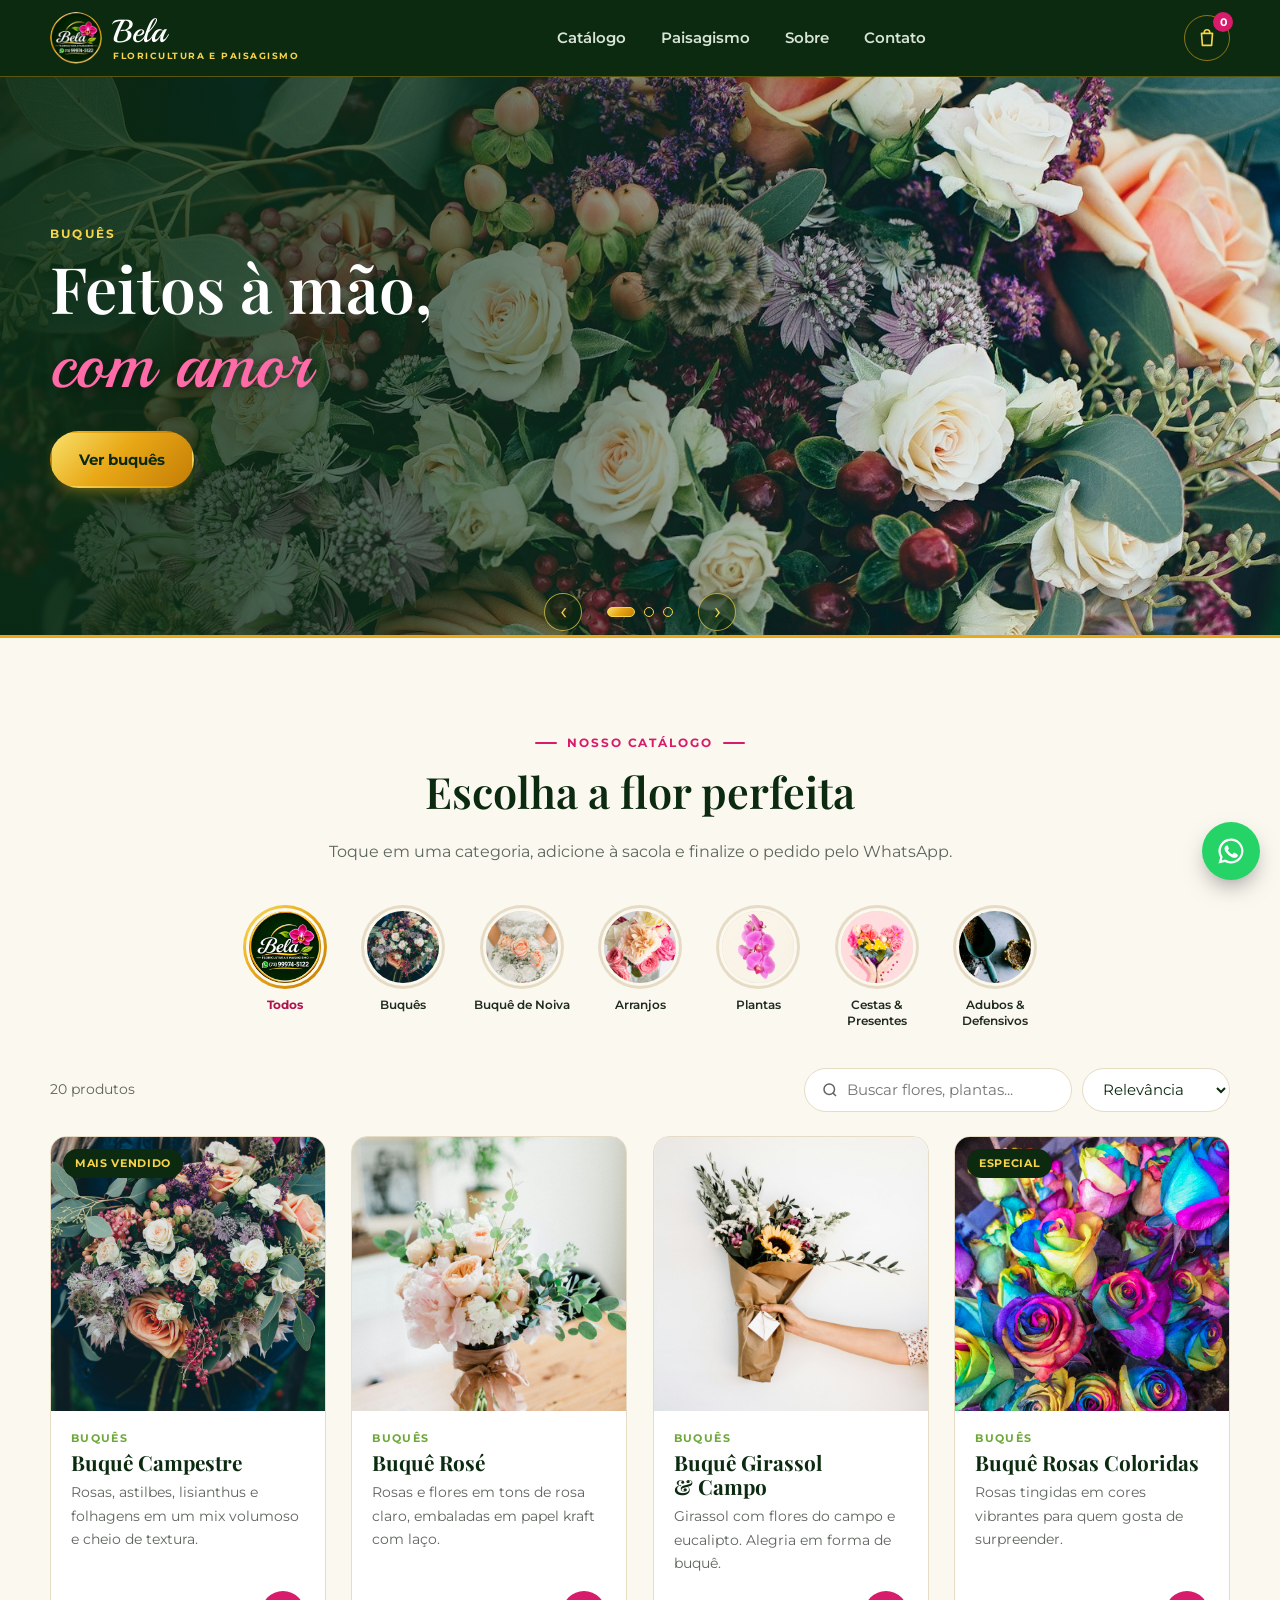
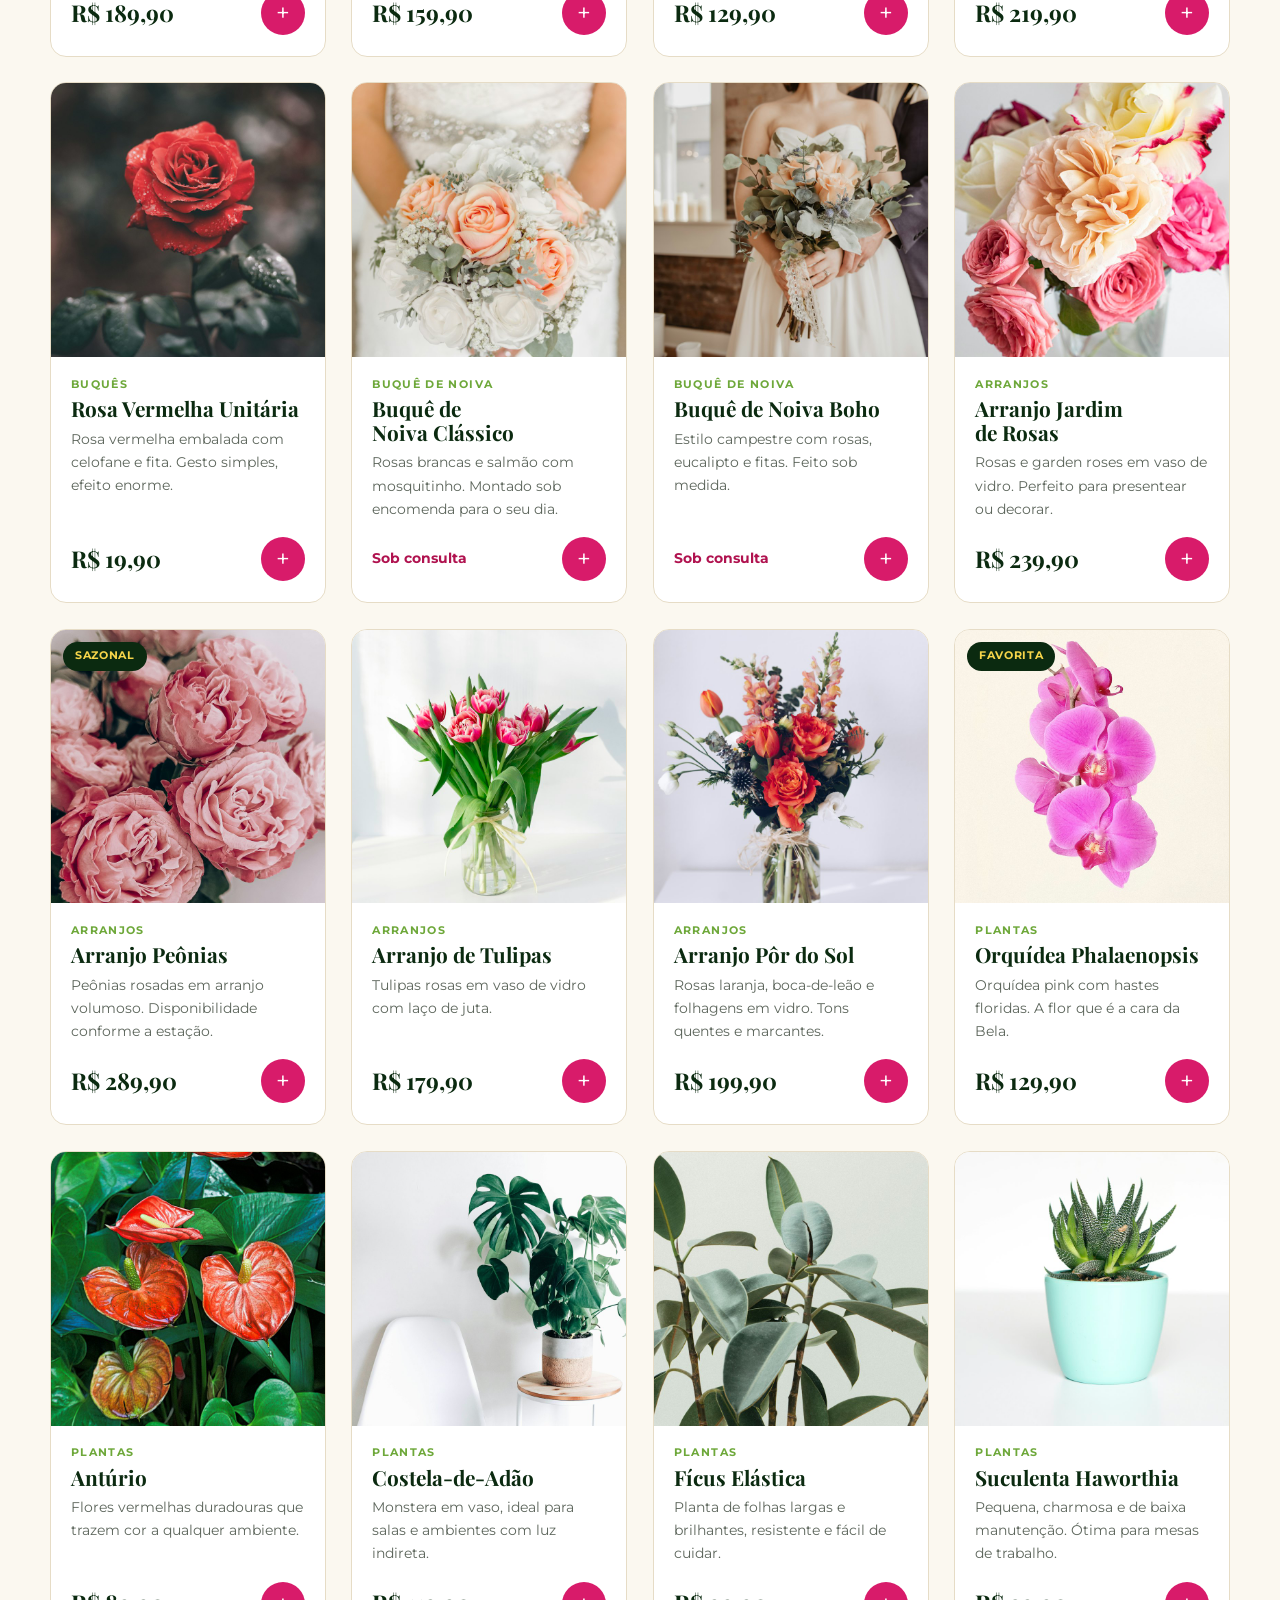
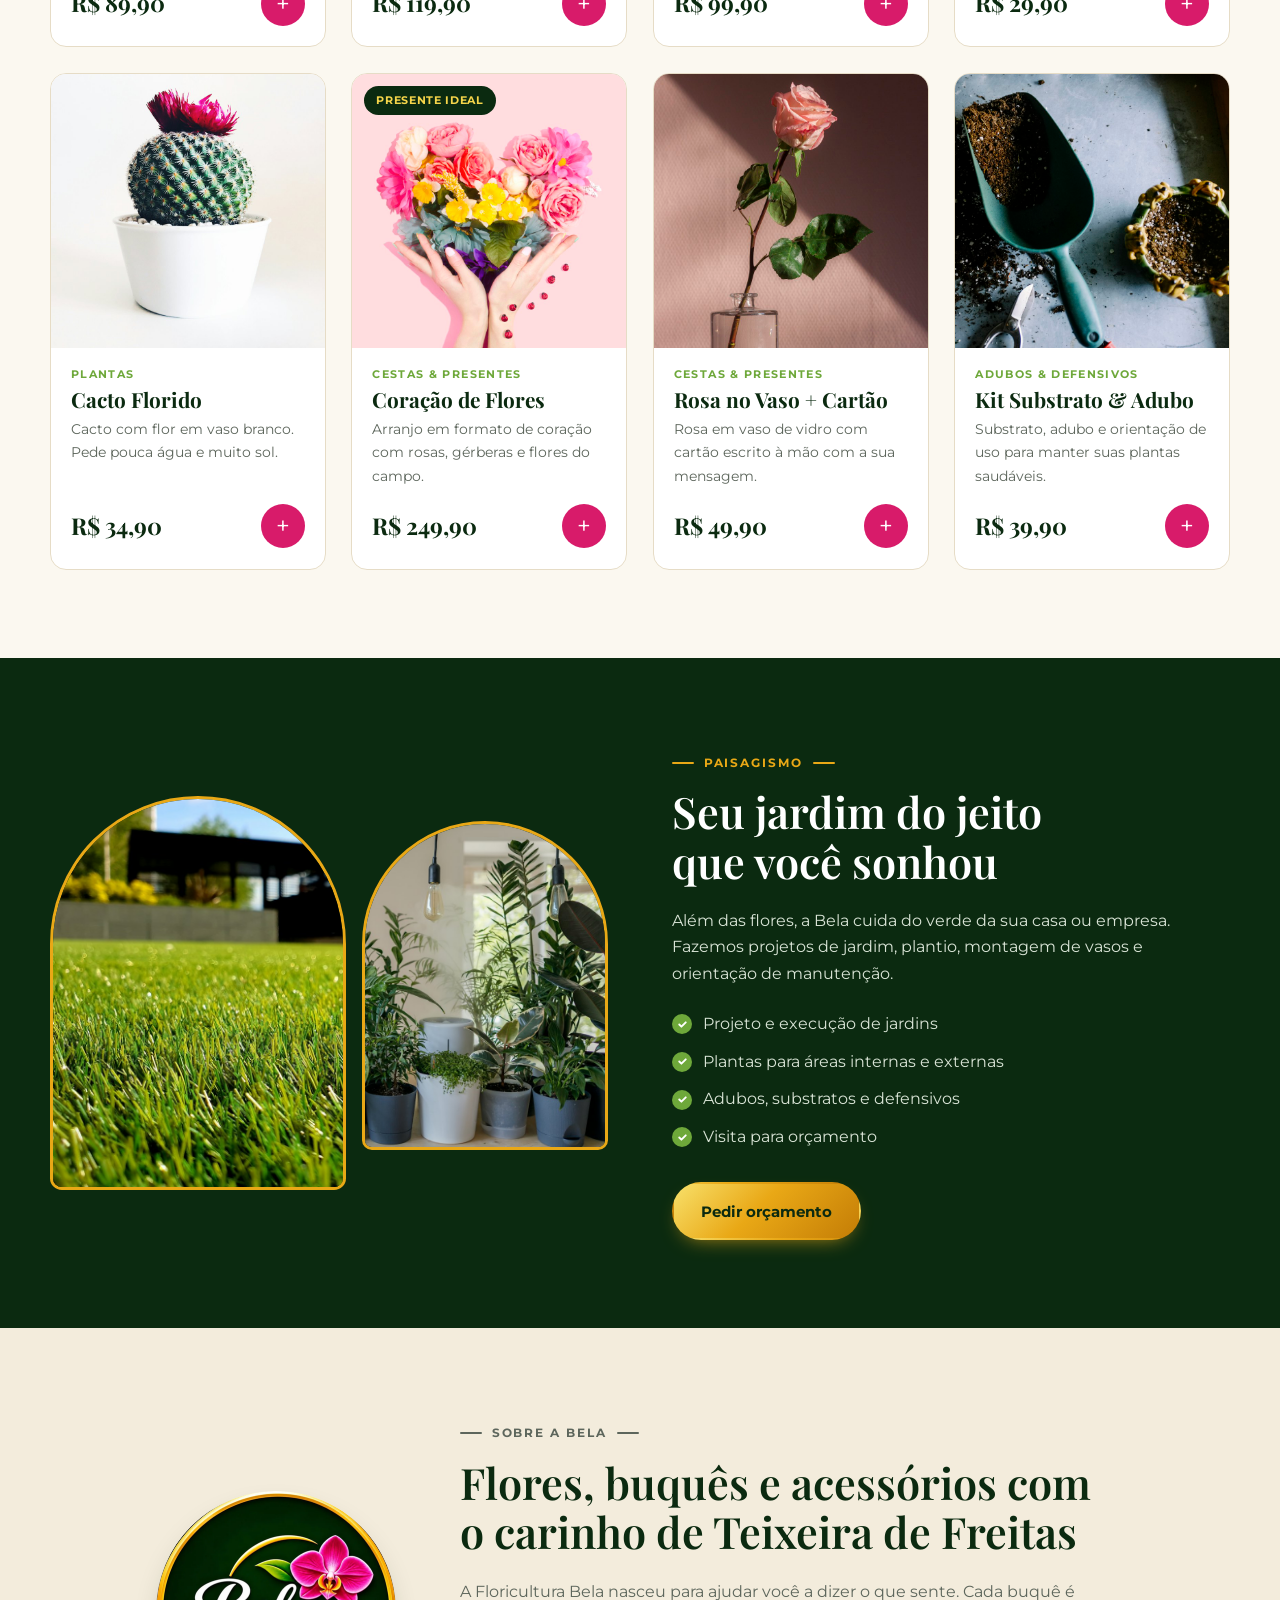
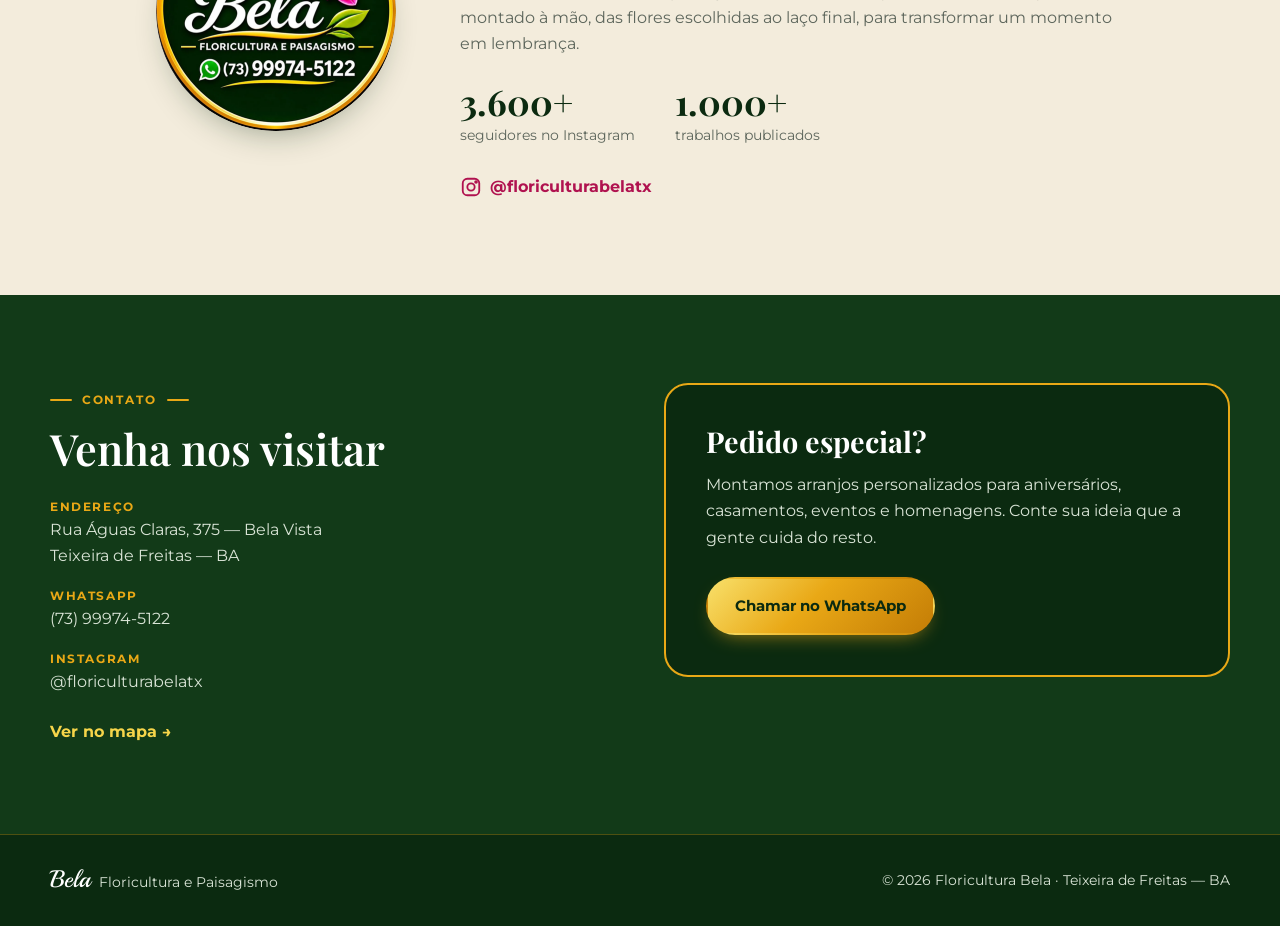
==== commit fe0288d4: "Troca a abertura por carrossel com 3 banners Co-Authored-By: Claude Opus 5.5 <noreply@anthropic.com>" ====
--- a/index.html
+++ b/index.html
@@ -43,30 +43,40 @@
   </header>
 
   <main>
-    <!-- HERO -->
-    <section class="hero" id="inicio">
-      <div class="container hero__inner">
-        <div class="hero__texto">
-          <p class="selo selo--ouro">Teixeira de Freitas · BA</p>
-          <h1>Transformando sentimentos em <em>flores</em> e flores em memórias inesquecíveis.</h1>
-          <p class="hero__sub">Buquês, arranjos, buquês de noiva, plantas e cestas de presente montados com carinho. Faça seu pedido pelo WhatsApp e receba com todo o cuidado.</p>
-          <div class="hero__botoes">
-            <a href="#catalogo" class="btn btn--ouro">Ver catálogo</a>
-            <a class="btn btn--contorno" data-whats="Olá, Floricultura Bela! Gostaria de fazer um pedido." target="_blank" rel="noopener">
-              <svg viewBox="0 0 24 24" aria-hidden="true" class="ico-whats"><path d="M12 2a10 10 0 0 0-8.6 15.1L2 22l5-1.3A10 10 0 1 0 12 2Zm0 18.2a8.2 8.2 0 0 1-4.2-1.2l-.3-.2-3 .8.8-2.9-.2-.3A8.2 8.2 0 1 1 12 20.2Zm4.5-6.1c-.2-.1-1.5-.7-1.7-.8-.2-.1-.4-.1-.6.1l-.8 1c-.1.2-.3.2-.5.1a6.7 6.7 0 0 1-3.3-2.9c-.3-.4.3-.4.7-1.4.1-.2 0-.3 0-.4l-.8-1.8c-.2-.5-.4-.4-.6-.4h-.5a1 1 0 0 0-.7.3 3 3 0 0 0-.9 2.2 5.2 5.2 0 0 0 1.1 2.7 11.8 11.8 0 0 0 4.5 4c1.7.7 2.3.8 3.2.6.5-.1 1.5-.6 1.7-1.2.2-.6.2-1.1.2-1.2-.1-.2-.3-.2-.5-.3Z"/></svg>
-              (73) 99974-5122
-            </a>
-          </div>
-        </div>
-        <div class="hero__arte">
-          <div class="hero__foto">
-            <img src="assets/img/produtos/buque-campestre.jpg" alt="Buquê campestre com rosas e flores do campo" />
-          </div>
-          <div class="hero__foto hero__foto--mini">
-            <img src="assets/img/produtos/orquidea.jpg" alt="Orquídea pink" />
-          </div>
-          <span class="hero__assinatura" aria-hidden="true">com amor, Bela</span>
-        </div>
+    <!-- BANNERS -->
+    <section class="banners" id="inicio" aria-roledescription="carrossel" aria-label="Destaques da Bela">
+      <div class="banners__trilho" id="bannersTrilho">
+        <div class="banner ativo" role="group" aria-roledescription="slide" aria-label="1 de 3">
+          <img src="assets/img/banners/banner-buques.jpg" alt="Buquê com rosas, astilbes e folhagens" />
+          <div class="banner__conteudo container">
+            <p class="banner__selo">Buquês</p>
+            <h2 class="banner__titulo">Feitos à mão, <em>com amor</em></h2>
+            <a href="#catalogo" class="btn btn--ouro" data-ir-cat="buques">Ver buquês</a>
+          </div>
+        </div>
+        <div class="banner" role="group" aria-roledescription="slide" aria-label="2 de 3">
+          <img src="assets/img/banners/banner-noiva.jpg" alt="Noiva segurando buquê de rosas salmão e brancas" loading="lazy" />
+          <div class="banner__conteudo container">
+            <p class="banner__selo">Buquê de Noiva</p>
+            <h2 class="banner__titulo">Para o seu <em>grande dia</em></h2>
+            <a href="#catalogo" class="btn btn--ouro" data-ir-cat="noiva">Encomendar</a>
+          </div>
+        </div>
+        <div class="banner" role="group" aria-roledescription="slide" aria-label="3 de 3">
+          <img src="assets/img/banners/banner-paisagismo.jpg" alt="Plantas em vasos decorando um ambiente" loading="lazy" />
+          <div class="banner__conteudo container">
+            <p class="banner__selo">Plantas e Paisagismo</p>
+            <h2 class="banner__titulo">Mais verde na sua <em>casa</em></h2>
+            <a href="#paisagismo" class="btn btn--ouro">Conhecer</a>
+          </div>
+        </div>
+      </div>
+      <button class="banners__seta banners__seta--ant" id="bannerAnt" aria-label="Banner anterior">‹</button>
+      <button class="banners__seta banners__seta--prox" id="bannerProx" aria-label="Próximo banner">›</button>
+      <div class="banners__pontos" id="bannerPontos">
+        <button aria-label="Ir para o banner 1" aria-current="true"></button>
+        <button aria-label="Ir para o banner 2"></button>
+        <button aria-label="Ir para o banner 3"></button>
       </div>
     </section>
 
--- a/assets/css/style.css
+++ b/assets/css/style.css
@@ -114,32 +114,44 @@
 .btn-menu[aria-expanded="true"] span:nth-child(2) { opacity: 0; }
 .btn-menu[aria-expanded="true"] span:nth-child(3) { transform: translateY(-8px) rotate(-45deg); }
 
-/* ---------- Hero ---------- */
-.hero {
-  position: relative; overflow: hidden; color: var(--texto-claro);
-  background:
-    radial-gradient(circle at 80% 30%, rgba(216, 27, 106, .18) 0, transparent 40%),
-    radial-gradient(circle at 10% 100%, rgba(110, 168, 58, .18) 0, transparent 45%),
-    var(--noite);
-}
-.hero__inner { display: grid; grid-template-columns: 1.15fr 1fr; gap: 3rem; align-items: center; padding-block: 4.5rem 5.5rem; }
-.hero h1 { color: #fff; }
-.hero h1 em { font-family: var(--script); font-style: normal; font-weight: 400; color: var(--orquidea); font-size: 1.15em; }
-.hero__sub { font-size: 1.05rem; max-width: 540px; color: var(--texto-claro); }
-.hero__botoes { display: flex; flex-wrap: wrap; gap: 1rem; margin-top: 2rem; }
-
-.hero__arte { position: relative; width: 100%; max-width: 460px; justify-self: center; aspect-ratio: 1; }
-.hero__foto {
-  position: absolute; inset: 0; border-radius: 50%; padding: 8px;
-  background: var(--ouro-gradiente); box-shadow: 0 30px 60px -25px rgba(0, 0, 0, .7);
-}
-.hero__foto img { width: 100%; height: 100%; object-fit: cover; border-radius: 50%; border: 4px solid var(--noite); }
-.hero__foto--mini { inset: auto auto -2% -6%; width: 38%; height: 38%; padding: 5px; }
-.hero__foto--mini img { border-width: 3px; }
-.hero__assinatura {
-  position: absolute; right: -2%; bottom: 4%; font-family: var(--script); font-size: 1.9rem; color: var(--ouro-claro);
-  transform: rotate(-8deg); text-shadow: 0 2px 10px rgba(0, 0, 0, .5);
-}
+/* ---------- Banners ---------- */
+.banners { position: relative; background: var(--noite); overflow: hidden; border-bottom: 3px solid var(--ouro); }
+.banners__trilho { position: relative; height: clamp(420px, 62vh, 600px); }
+.banner {
+  position: absolute; inset: 0; opacity: 0; visibility: hidden;
+  transition: opacity .8s ease, visibility 0s .8s;
+}
+.banner.ativo { opacity: 1; visibility: visible; transition-delay: 0s; }
+.banner img { width: 100%; height: 100%; object-fit: cover; transform: scale(1.04); transition: transform 6s ease-out; }
+.banner.ativo img { transform: scale(1); }
+.banner::after {
+  content: ""; position: absolute; inset: 0;
+  background: linear-gradient(90deg, rgba(11, 42, 16, .88) 0%, rgba(11, 42, 16, .55) 40%, rgba(11, 42, 16, 0) 75%);
+}
+.banner__conteudo {
+  position: absolute; inset: 0; z-index: 1;
+  display: flex; flex-direction: column; justify-content: center; align-items: flex-start; gap: .4rem;
+}
+.banner__selo {
+  margin: 0; font-size: .78rem; font-weight: 700; letter-spacing: .18em; text-transform: uppercase; color: var(--ouro-claro);
+}
+.banner__titulo { color: #fff; font-size: clamp(2.2rem, 5.5vw, 4rem); max-width: 12ch; margin: 0 0 1.2rem; }
+.banner__titulo em { display: block; font-family: var(--script); font-style: normal; font-weight: 400; color: #ff6aa8; font-size: 1.1em; text-shadow: 0 2px 12px rgba(0, 0, 0, .45); }
+.banners__seta {
+  position: absolute; bottom: 4px; z-index: 3;
+  width: 38px; height: 38px; border-radius: 50%; border: 1.5px solid rgba(246, 213, 74, .7);
+  background: rgba(11, 42, 16, .55); color: var(--ouro-claro); font-size: 1.8rem; line-height: 1;
+  display: grid; place-items: center; padding-bottom: 3px; font-size: 1.5rem; transition: background .2s;
+}
+.banners__seta:hover { background: var(--noite); }
+.banners__seta--ant { left: calc(50% - 96px); }
+.banners__seta--prox { left: calc(50% + 58px); }
+.banners__pontos { position: absolute; left: 0; right: 0; bottom: 18px; z-index: 2; display: flex; justify-content: center; gap: .55rem; }
+.banners__pontos button {
+  width: 10px; height: 10px; padding: 0; border-radius: 999px; border: 1.5px solid var(--ouro-claro);
+  background: transparent; transition: width .3s, background .3s;
+}
+.banners__pontos button[aria-current="true"] { width: 28px; background: var(--ouro-gradiente); }
 
 /* ---------- Catálogo ---------- */
 .catalogo { padding-block: 5.5rem; background: var(--creme); }
@@ -315,9 +327,7 @@
 
 /* ---------- Responsivo ---------- */
 @media (max-width: 900px) {
-  .hero__inner, .paisagismo__inner, .contato__inner { grid-template-columns: 1fr; }
-  .hero__inner { padding-block: 2.5rem 4rem; gap: 2.5rem; }
-  .hero__arte { max-width: 320px; order: -1; }
+  .paisagismo__inner, .contato__inner { grid-template-columns: 1fr; }
   .sobre__inner { grid-template-columns: 1fr; gap: 2rem; justify-items: center; text-align: center; }
   .sobre__logo { width: 180px; height: 180px; }
   .sobre__numeros { justify-content: center; }
@@ -327,6 +337,10 @@
 }
 @media (max-width: 760px) {
   .btn-menu { display: flex; }
+  .banners__trilho { height: auto; aspect-ratio: 4 / 5; max-height: 78vh; width: 100%; }
+  .banner::after { background: linear-gradient(0deg, rgba(11, 42, 16, .92) 0%, rgba(11, 42, 16, .5) 45%, rgba(11, 42, 16, 0) 75%); }
+  .banner__conteudo { justify-content: flex-end; padding-bottom: 3.4rem; }
+  .banners__seta { display: none; }
   .marca__sub { display: none; }
   .menu {
     position: absolute; top: 76px; left: 0; right: 0; flex-direction: column; gap: 0; background: var(--noite);
